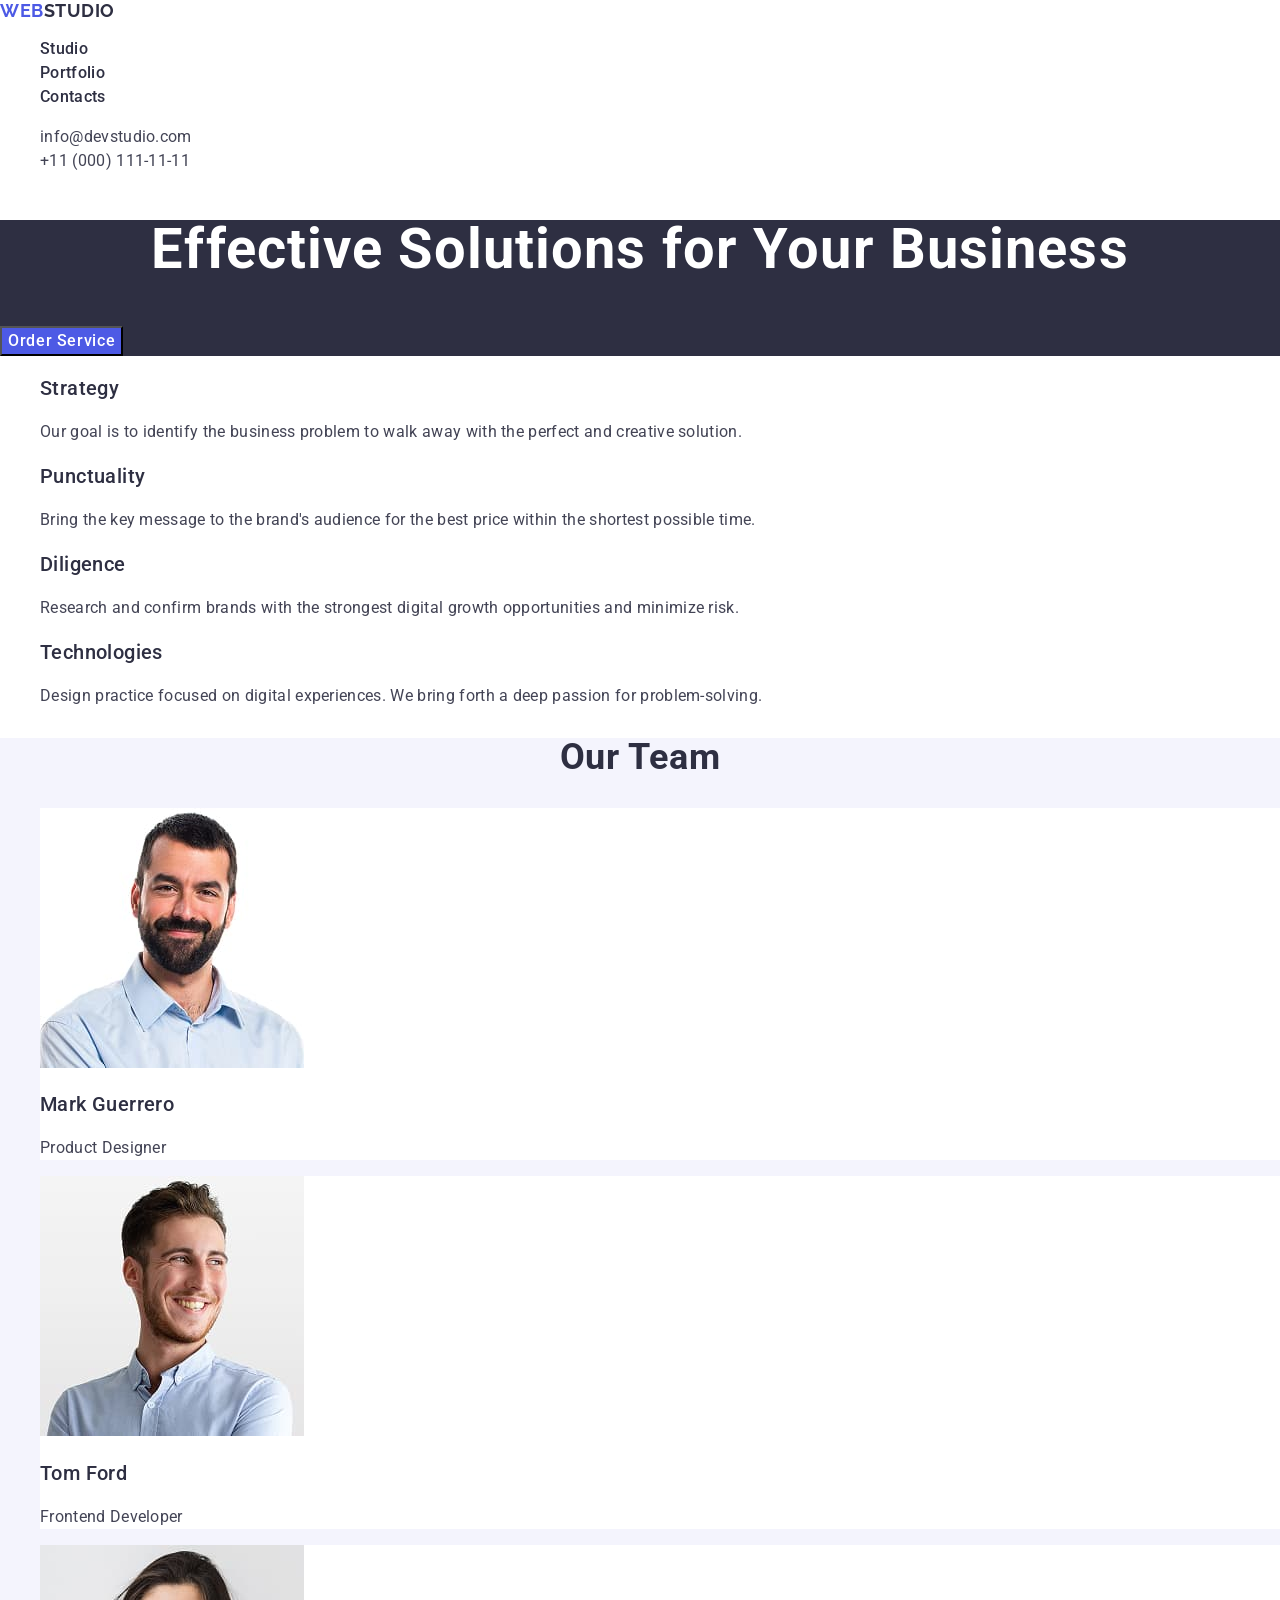
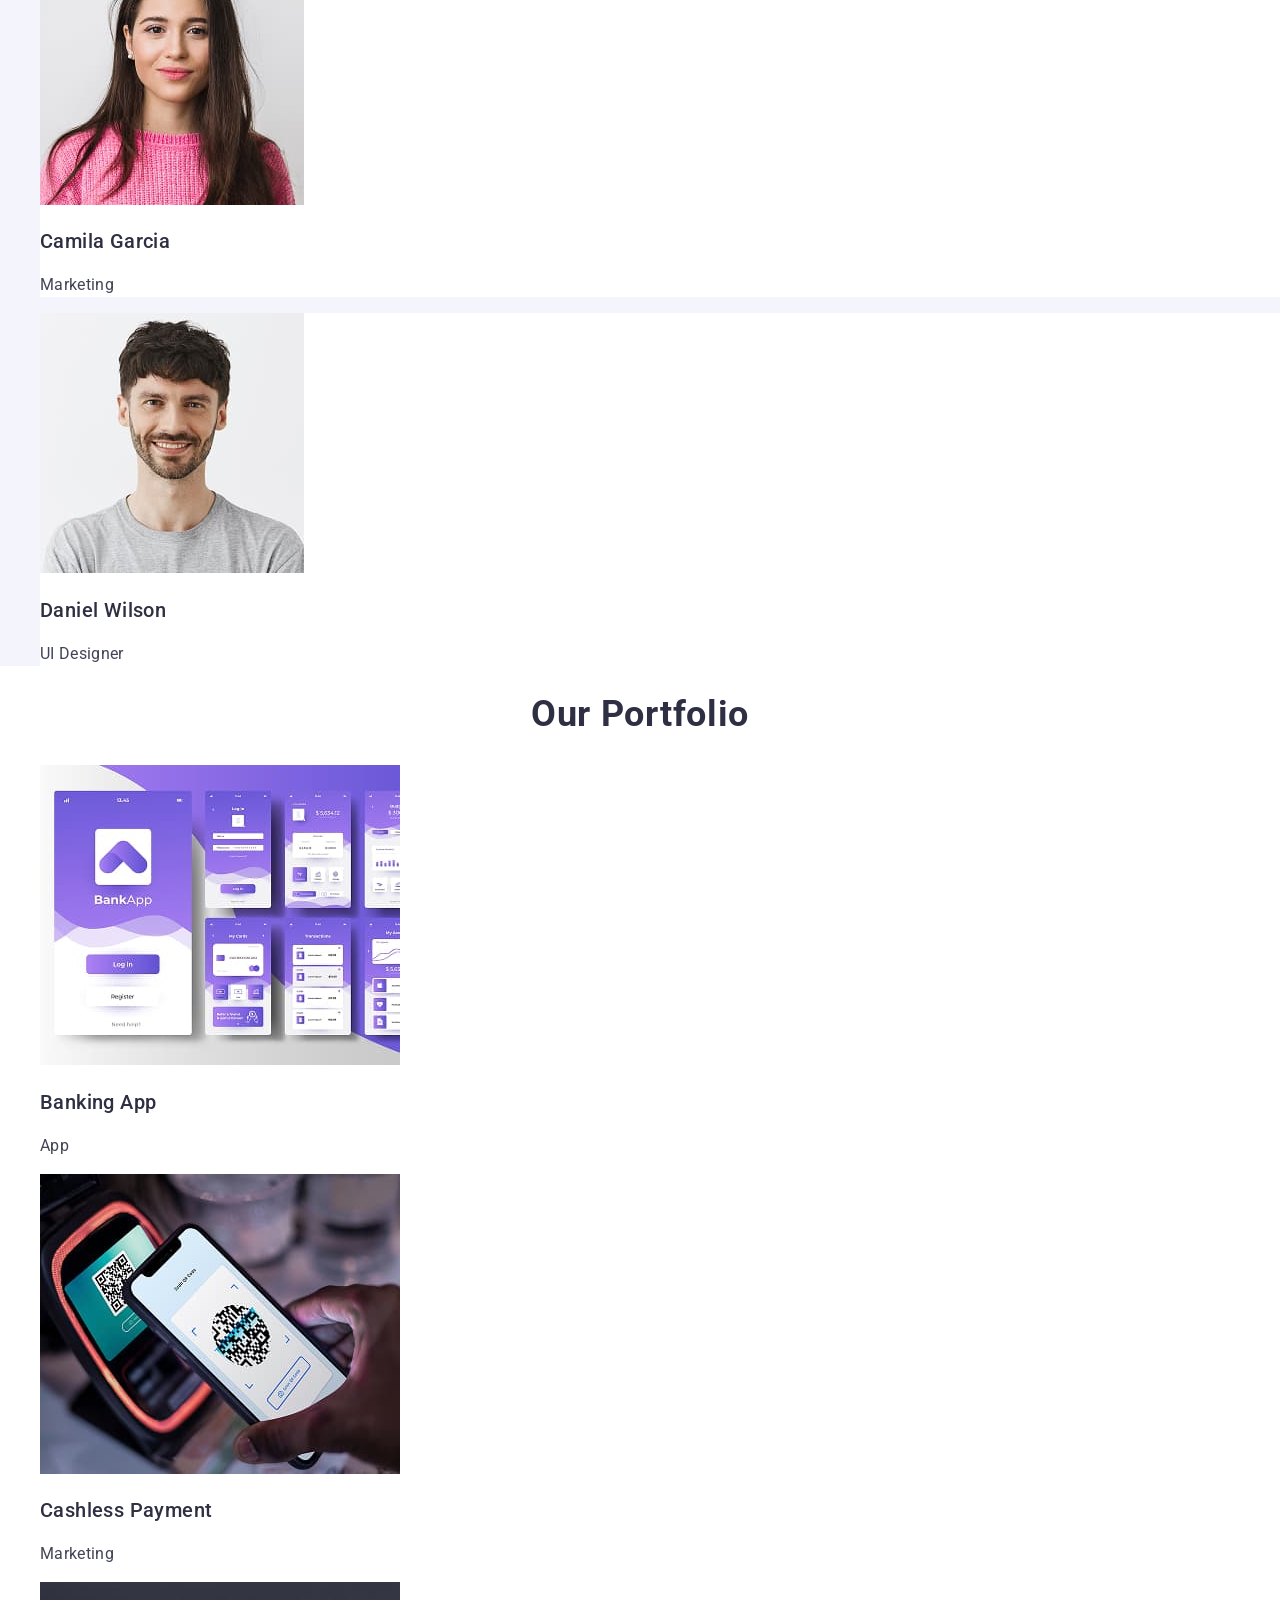
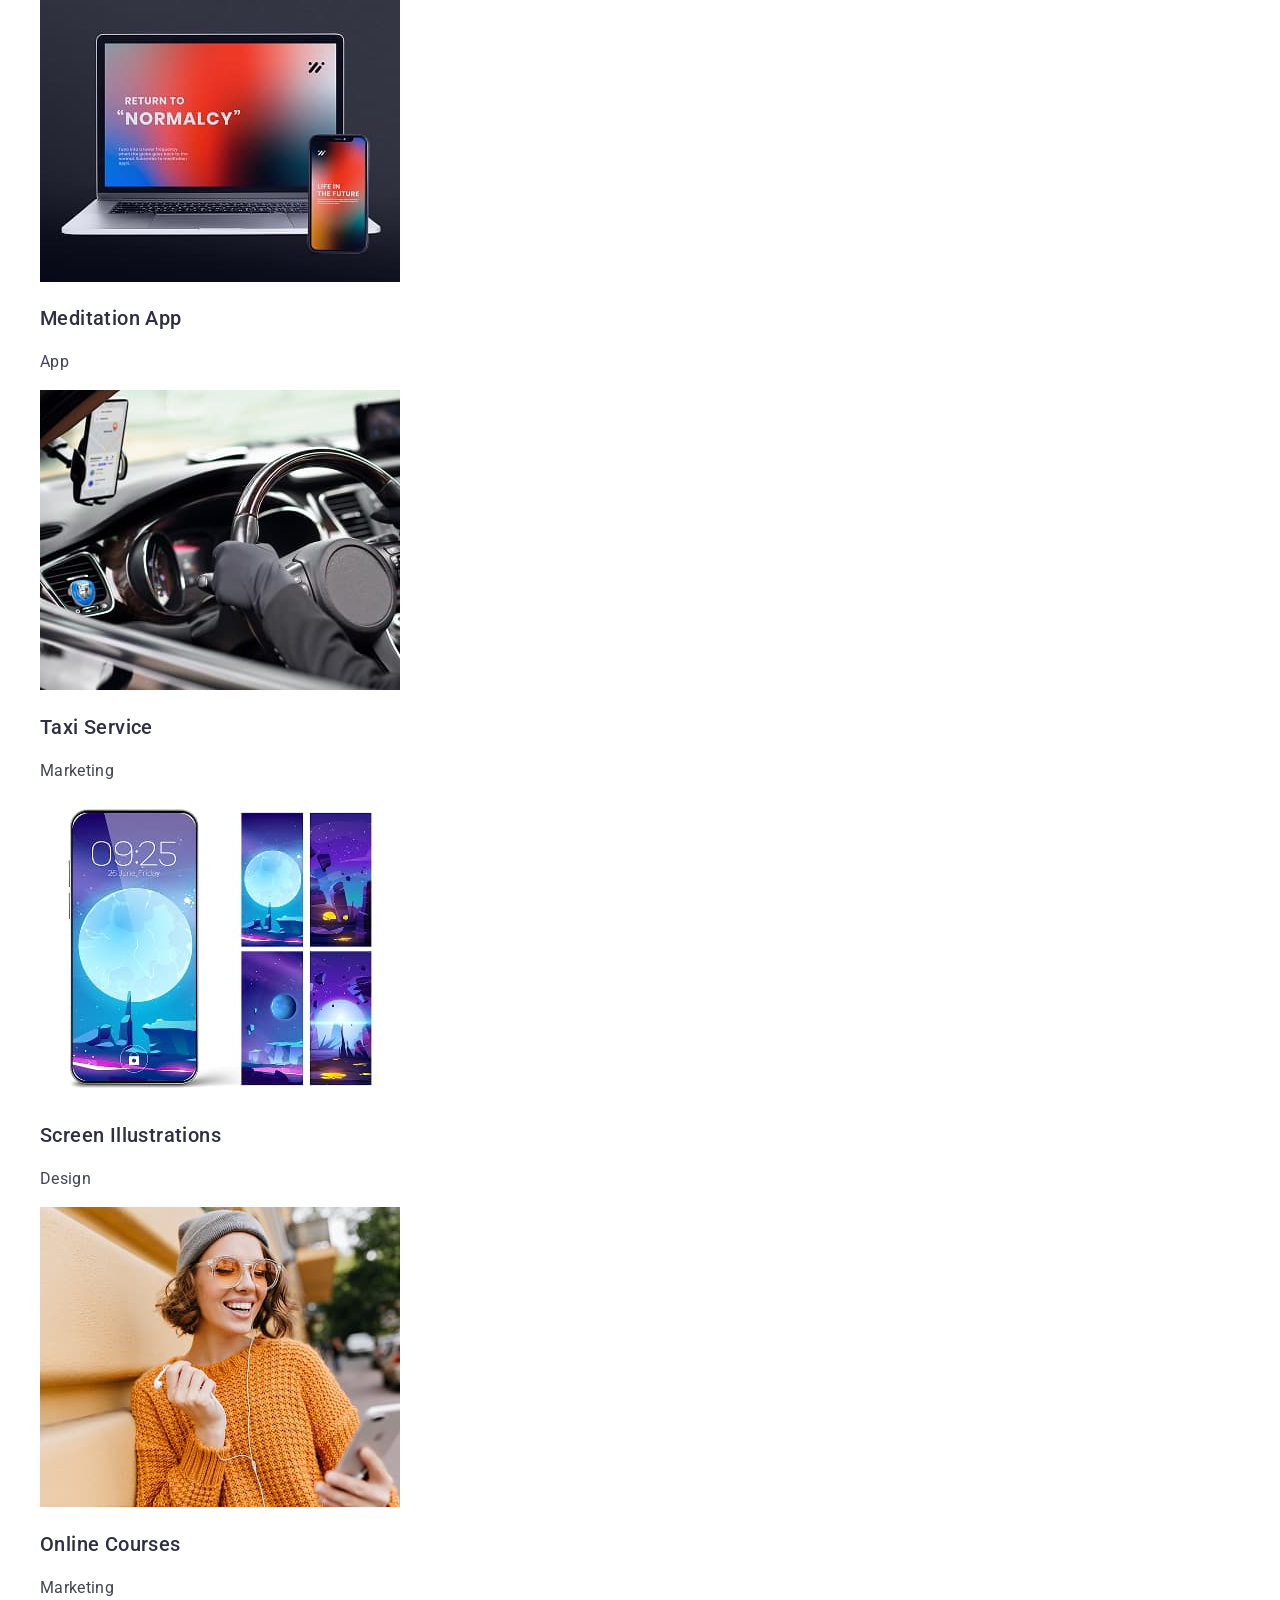
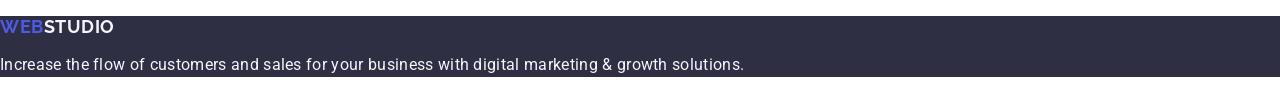
==== index.html @ 18629f01 "Initial files from goit-markup-hw-02" ====
<!DOCTYPE html>
<html lang="en">
  <head>
    <meta charset="UTF-8" />
    <meta name="viewport" content="width=device-width, initial-scale=1.0" />
    <link rel="preconnect" href="https://fonts.googleapis.com" />
    <link rel="preconnect" href="https://fonts.gstatic.com" crossorigin />
    <link
      href="https://fonts.googleapis.com/css2?family=Roboto:wght@400;500;700&display=swap&family=Raleway:wght@700&display=swap"
      rel="stylesheet"
    />
    <title>Homework-2</title>
    <link
      rel="stylesheet"
      href="https://cdnjs.cloudflare.com/ajax/libs/modern-normalize/3.0.1/modern-normalize.css"
      integrity="sha512-gnAN+RgTMylunXI7AMg+PtcUGpKZFkZJoFIkAWvdPFRrFJz3p2tx4+9xbjILRfN7CzoViMgS8vSf06fSQzWZjA=="
      crossorigin="anonymous"
      referrerpolicy="no-referrer"
    />
    <link rel="stylesheet" href="./css/styles.css" />
  </head>
  <body>
    <header class="header">
      <nav class="nav">
        <a class="logo" href="./index.html"
          >Web<span class="logo-accent">Studio</span></a
        >
        <ul class="nav-list">
          <li class="nav-item">
            <a class="nav-link" href="./index.html">Studio</a>
          </li>
          <li class="nav-item"><a class="nav-link" href="">Portfolio</a></li>
          <li class="nav-item"><a class="nav-link" href="">Contacts</a></li>
        </ul>
      </nav>
      <address class="address">
        <ul class="address-list">
          <li class="address-item">
            <a class="address-link" href="mailto:info@devstudio.com"
              >info@devstudio.com</a
            >
          </li>
          <li class="address-item">
            <a class="address-link" href="tel:+110001111111"
              >+11 (000) 111-11-11</a
            >
          </li>
        </ul>
      </address>
    </header>
    <main>
      <section class="hero-section">
        <h1 class="hero-title">Effective Solutions for Your Business</h1>
        <button class="hero-button" type="button">Order Service</button>
      </section>
      <section class="features">
        <h2 class="features-title" hidden>Features</h2>
        <ul class="features-list">
          <li class="features-item">
            <h3 class="features-item-title">Strategy</h3>
            <p class="features-item-text">
              Our goal is to identify the business problem to walk away with the
              perfect and creative solution.
            </p>
          </li>
          <li class="features-item">
            <h3 class="features-item-title">Punctuality</h3>
            <p class="features-item-text">
              Bring the key message to the brand's audience for the best price
              within the shortest possible time.
            </p>
          </li>
          <li class="features-item">
            <h3 class="features-item-title">Diligence</h3>
            <p class="features-item-text">
              Research and confirm brands with the strongest digital growth
              opportunities and minimize risk.
            </p>
          </li>
          <li class="features-item">
            <h3 class="features-item-title">Technologies</h3>
            <p class="features-item-text">
              Design practice focused on digital experiences. We bring forth a
              deep passion for problem-solving.
            </p>
          </li>
        </ul>
      </section>
      <section class="team-section">
        <h2 class="team-title">Our Team</h2>
        <ul class="team-list">
          <li class="team-item">
            <img src="./images/member-1.jpg" alt="Mark Guerrero" width="264" />
            <h3 class="team-item-title">Mark Guerrero</h3>
            <p class="team-item-text">Product Designer</p>
          </li>
          <li class="team-item">
            <img src="./images/member-2.jpg" alt="Tom Ford" width="264" />
            <h3 class="team-item-title">Tom Ford</h3>
            <p class="team-item-text">Frontend Developer</p>
          </li>
          <li class="team-item">
            <img src="./images/member-3.jpg" alt="Camila Garcia" width="264" />
            <h3 class="team-item-title">Camila Garcia</h3>
            <p class="team-item-text">Marketing</p>
          </li>
          <li class="team-item">
            <img src="./images/member-4.jpg" alt="Daniel Wilson" width="264" />
            <h3 class="team-item-title">Daniel Wilson</h3>
            <p class="team-item-text">UI Designer</p>
          </li>
        </ul>
      </section>
      <section class="portfolio-section">
        <h2 class="portfolio-title">Our Portfolio</h2>
        <ul class="portfolio-list">
          <li class="portfolio-item">
            <img
              src="./images/portfolio-1.jpg"
              alt="Presentation of Banking App layouts"
              width="360"
            />
            <h3 class="portfolio-item-title">Banking App</h3>
            <p class="portfolio-item-text">App</p>
          </li>
          <li class="portfolio-item">
            <img
              src="./images/portfolio-2.jpg"
              alt="Scanning QR code for Cashless Payment"
              width="360"
            />
            <h3 class="portfolio-item-title">Cashless Payment</h3>
            <p class="portfolio-item-text">Marketing</p>
          </li>
          <li class="portfolio-item">
            <img
              src="./images/portfolio-3.jpg"
              alt="Using gadgets for Meditation App"
              width="360"
            />
            <h3 class="portfolio-item-title">Meditation App</h3>
            <p class="portfolio-item-text">App</p>
          </li>
          <li>
            <img
              src="./images/portfolio-4.jpg"
              alt="A nice car with a driver that using a smartphone app"
              width="360"
            />
            <h3 class="portfolio-item-title">Taxi Service</h3>
            <p class="portfolio-item-text">Marketing</p>
          </li>
          <li class="portfolio-item">
            <img
              src="./images/portfolio-5.jpg"
              alt="A phone with a variety of beautiful screens"
              width="360"
            />
            <h3 class="portfolio-item-title">Screen Illustrations</h3>
            <p class="portfolio-item-text">Design</p>
          </li>
          <li class="portfolio-item">
            <img
              src="./images/portfolio-6.jpg"
              alt="A woman that looks at a smartphone"
              width="360"
            />
            <h3 class="portfolio-item-title">Online Courses</h3>
            <p class="portfolio-item-text">Marketing</p>
          </li>
        </ul>
      </section>
    </main>
    <footer class="footer">
      <a class="logo" href="./index.html"
        >Web<span class="logo-accent">Studio</span></a
      >
      <p class="footer-text">
        Increase the flow of customers and sales for your business with digital
        marketing & growth solutions.
      </p>
    </footer>
  </body>
</html>
---- css/styles.css ----
body {
  font-family: "Roboto", sans-serif;
  color: #434455;
  background-color: #fff;
}

h2,
h3 {
  color: #2e2f42;
}

h2 {
  font-size: 36px;
  line-height: 1.11;
  letter-spacing: 0.02em;
  text-transform: capitalize;
  text-align: center;
}

h3 {
  font-weight: 500;
  font-size: 20px;
  line-height: 1.2;
  letter-spacing: 0.02em;
}

p {
  font-size: 16px;
  line-height: 1.5;
  letter-spacing: 0.02em;
}

a {
  text-decoration: none;
}

ul {
  list-style: none;
}

.hero-button {
  font-weight: 500;
  font-size: 16px;
  line-height: 1.5;
  letter-spacing: 0.04em;
  background-color: #4d5ae5;
  color: #fff;
  cursor: pointer;
}

.hero-button:hover,
.hero-button:focus {
  background-color: #404bbf;
}

.logo {
  font-family: "Raleway", sans-serif;
  font-weight: 700;
  font-size: 18px;
  line-height: 1.17;
  letter-spacing: 0.03em;
  color: #4d5ae5;
  text-transform: uppercase;
}

.header .logo-accent {
  color: #2e2f42;
}

.nav-link {
  font-weight: 500;
  font-size: 16px;
  line-height: 1.5;
  letter-spacing: 0.02em;
  color: #2e2f42;
}

.nav-link:hover,
.nav-link:focus {
  color: #404bbf;
}

.nav-link:active {
  color: #404bbf;
}

.address {
  font-style: normal;
}

.address-link {
  font-size: 16px;
  line-height: 1.5;
  letter-spacing: 0.02em;
  color: #434455;
}

.address-link:hover,
.address-link:focus {
  color: #404bbf;
}

.hero-section {
  background-color: #2e2f42;
}

.hero-title {
  font-size: 56px;
  line-height: 1.07;
  letter-spacing: 0.02em;
  color: #fff;
  text-align: center;
}

.team-section {
  background-color: #f4f4fd;
}

.team-item {
  background-color: #fff;
}

.footer .logo-accent {
  color: #f4f4fd;
}

.footer {
  background-color: #2e2f42;
}

.footer-text {
  font-size: 16px;
  line-height: 1.5;
  color: #f4f4fd;
}
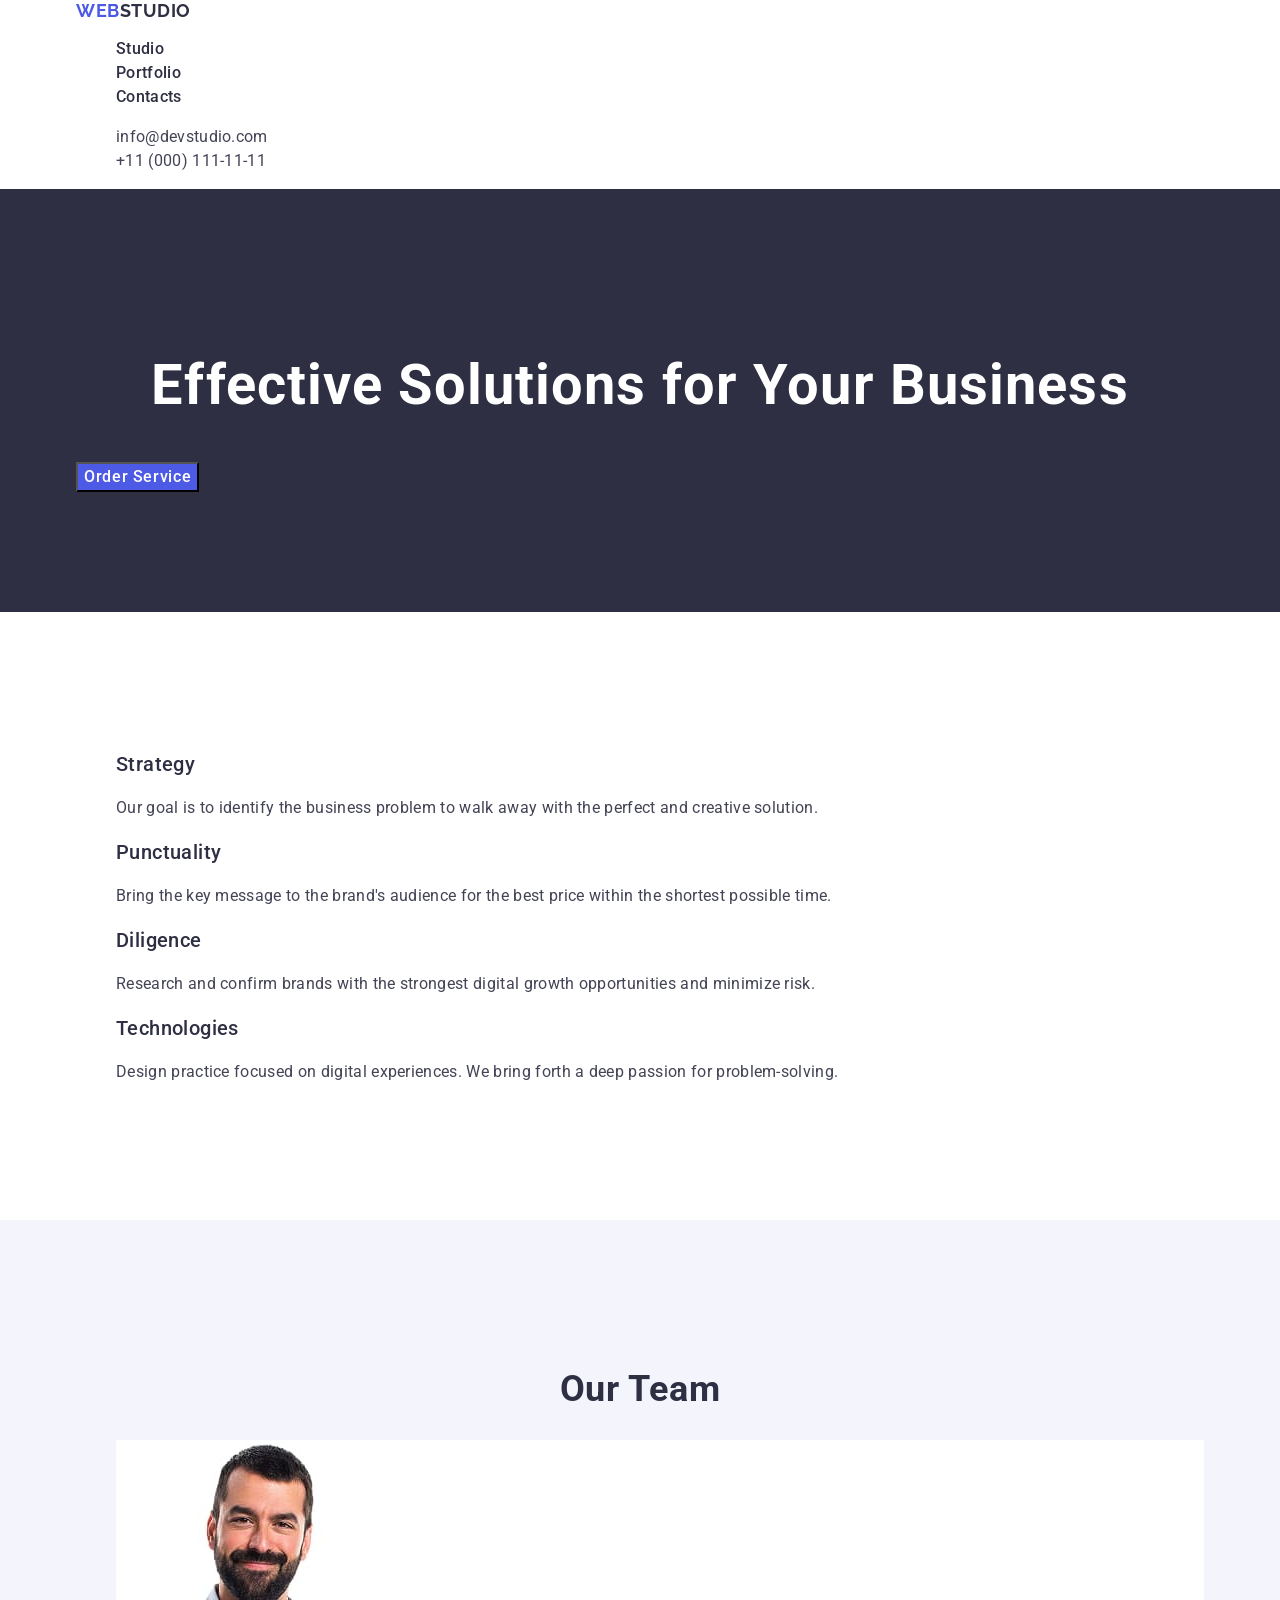
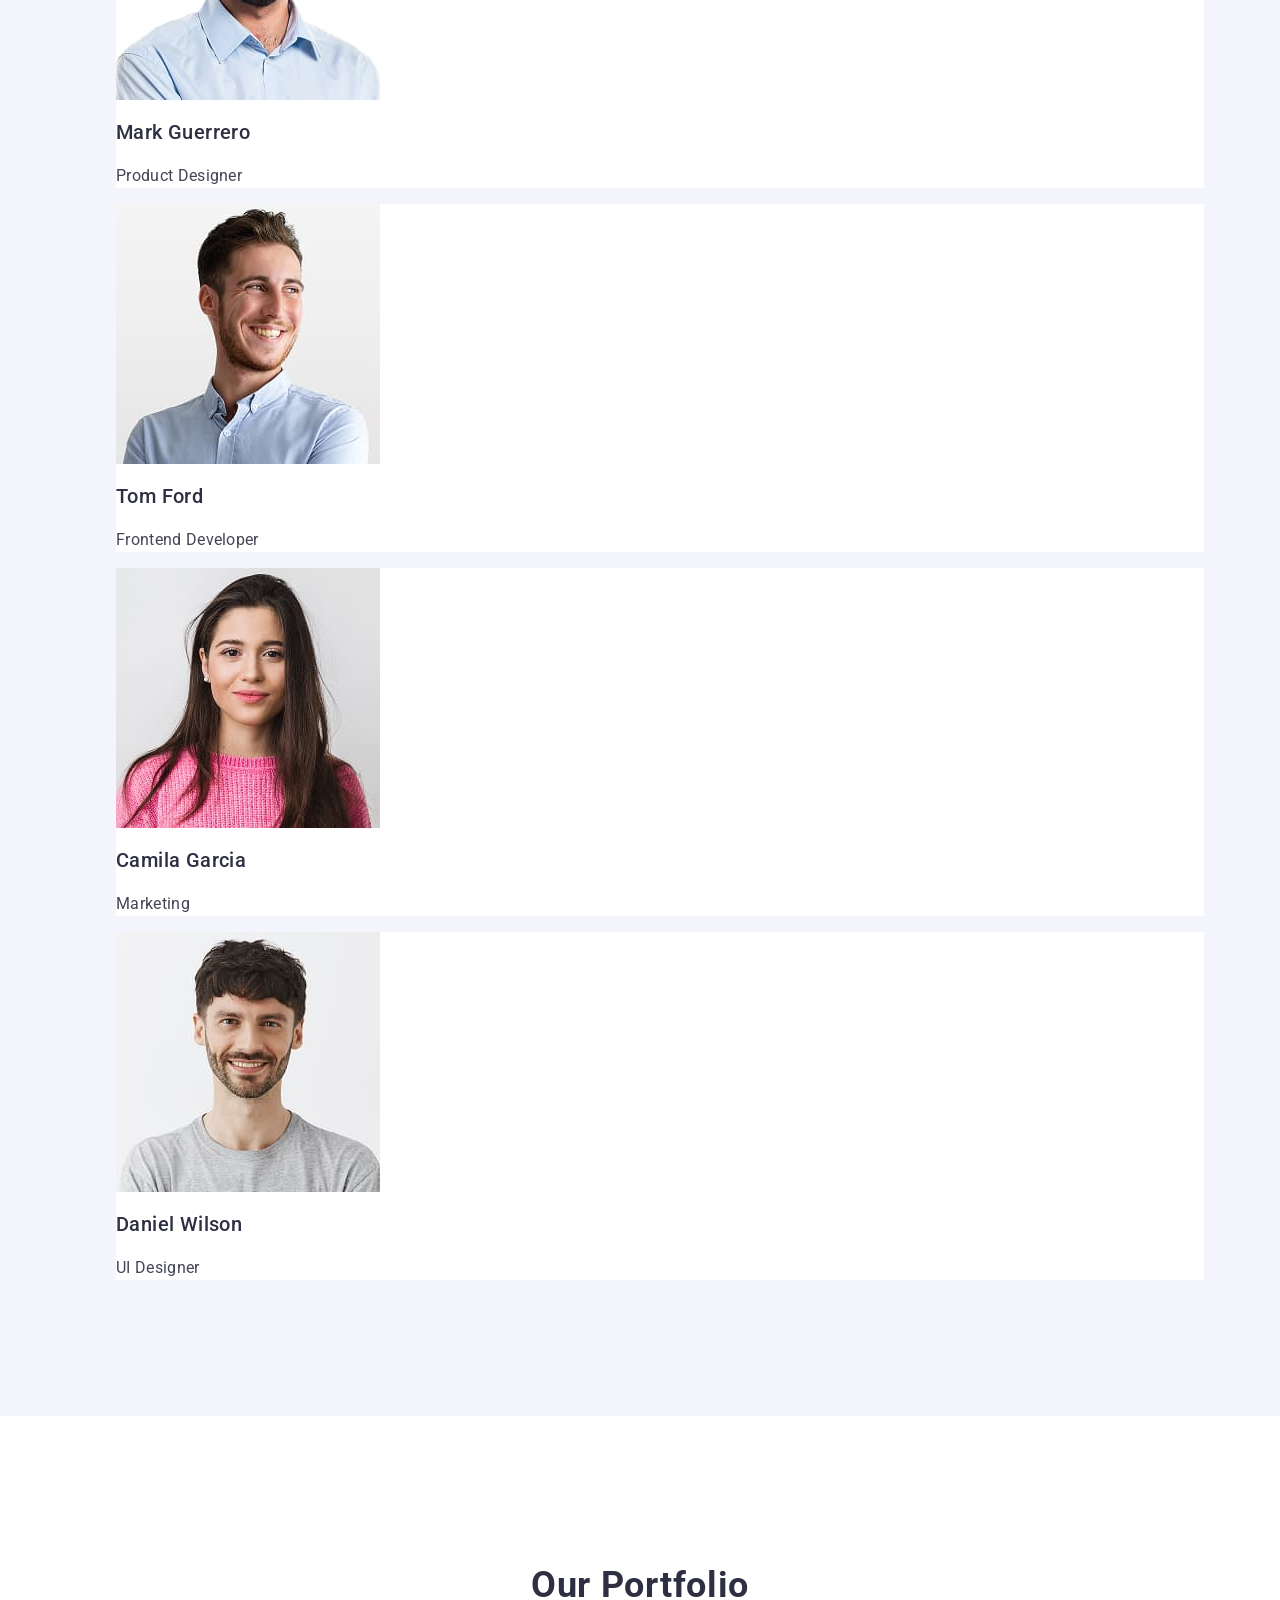
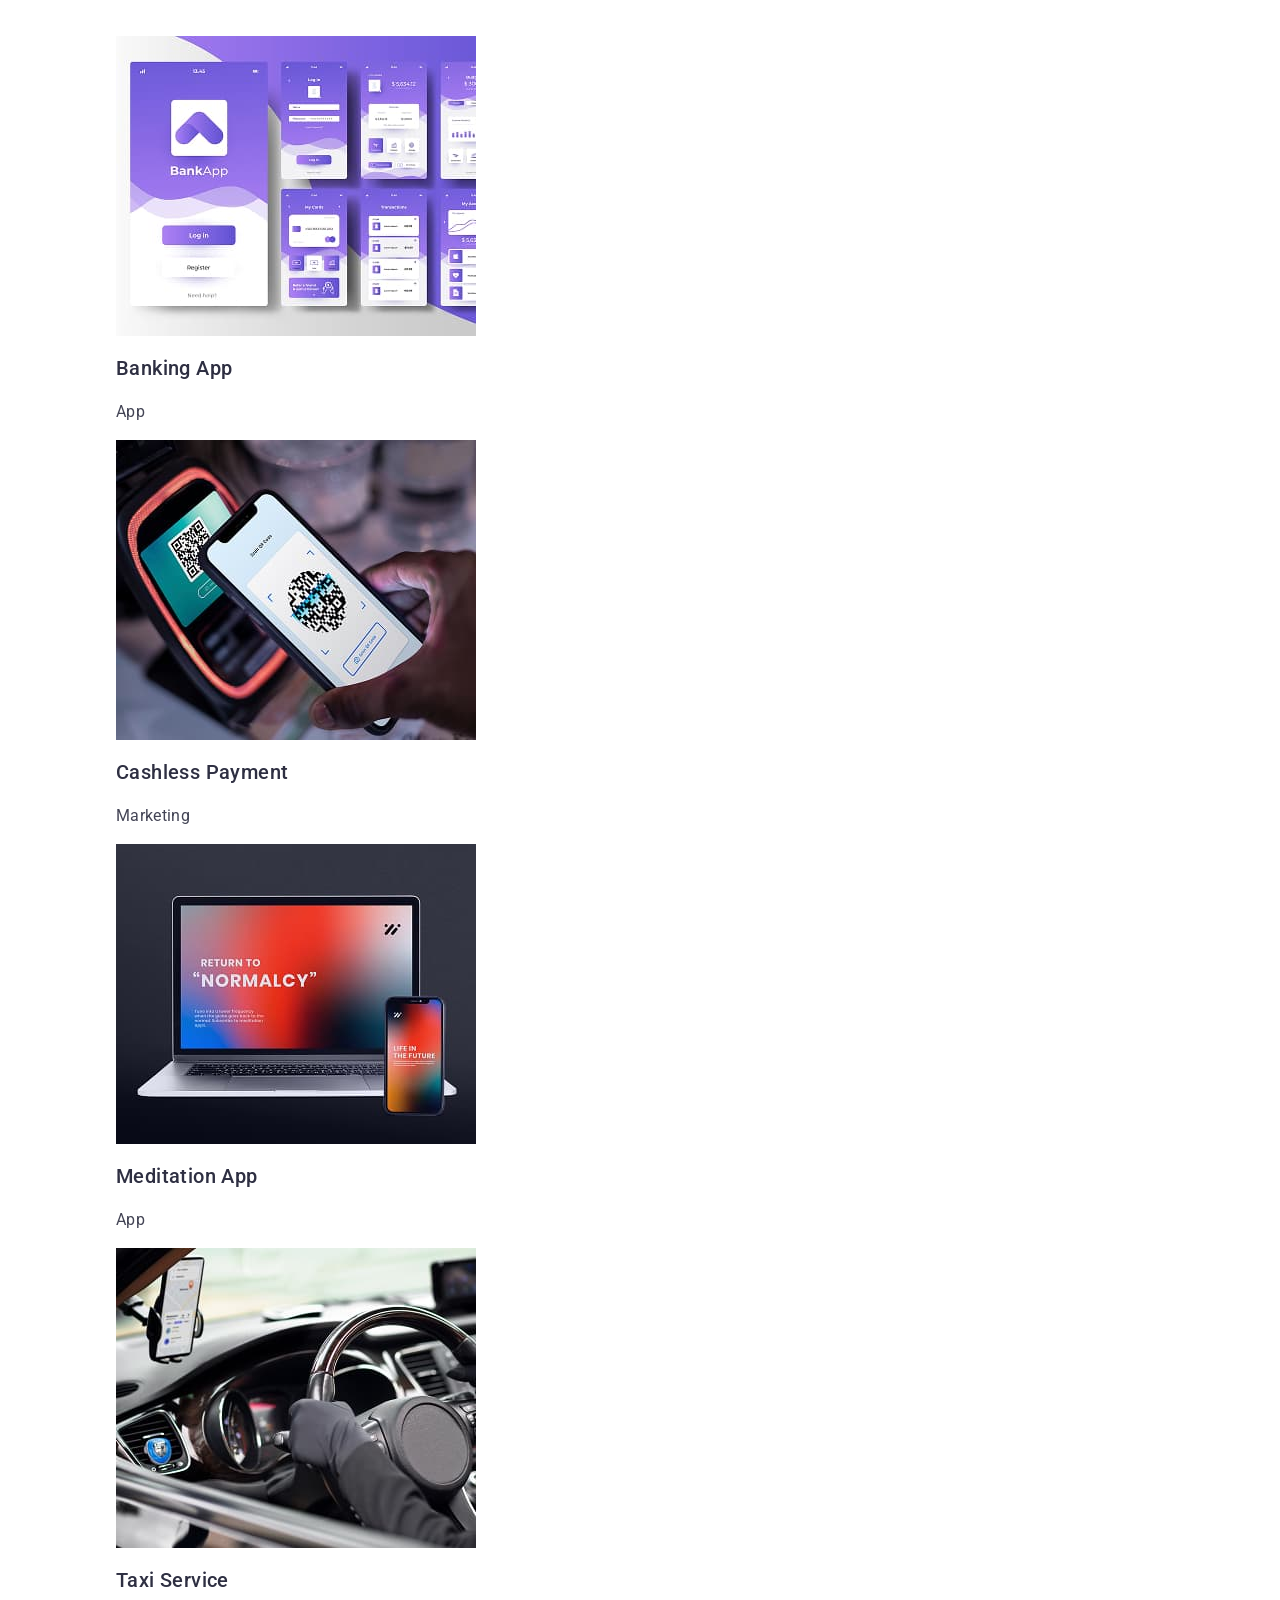
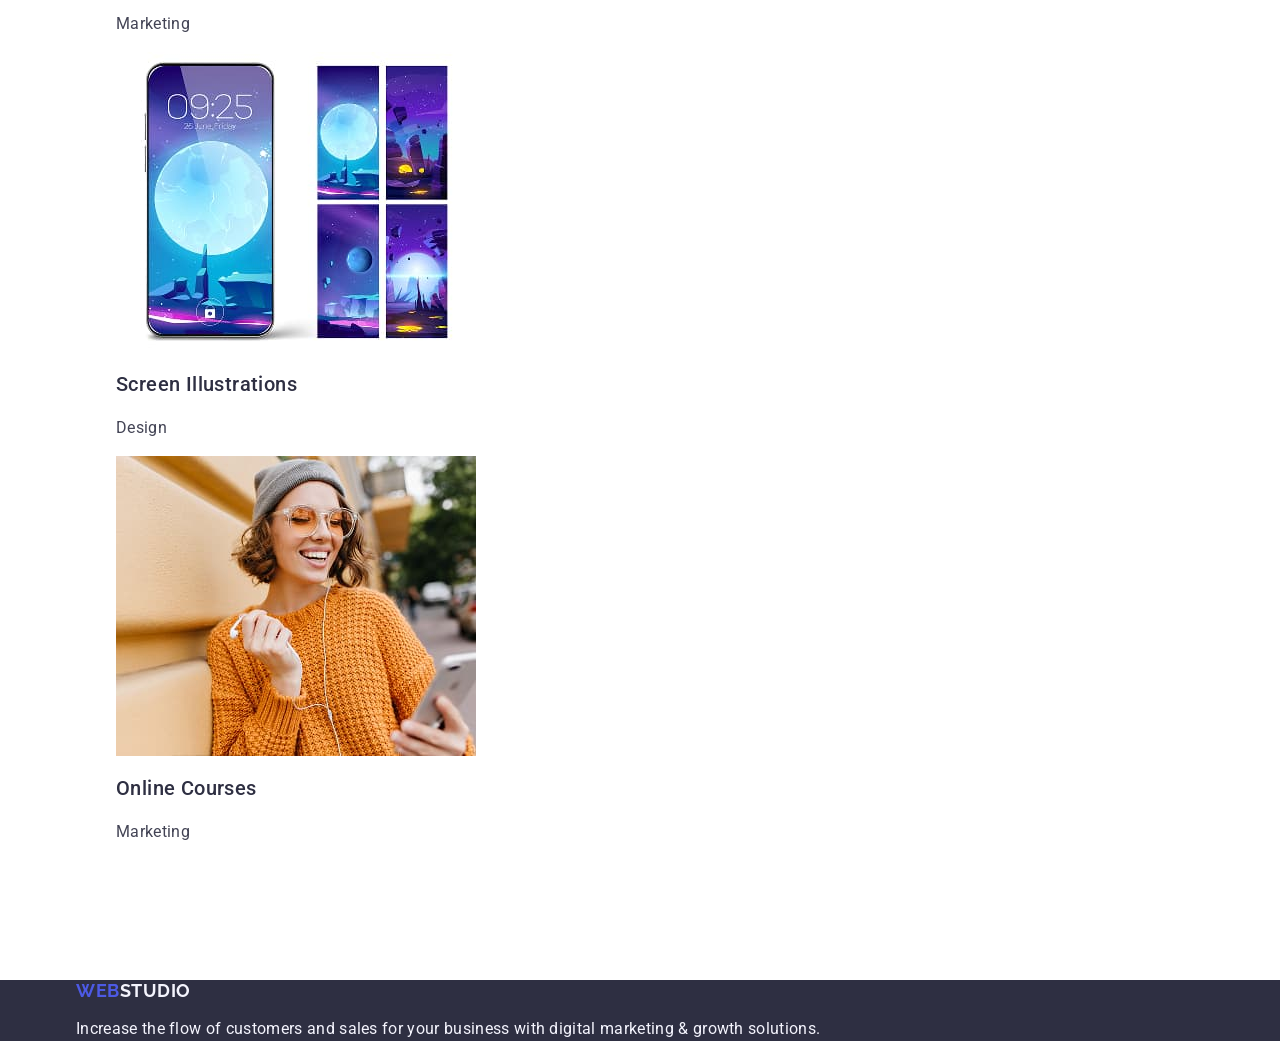
==== commit 06c07703: "Add patern .visually-hidden" ====
--- a/index.html
+++ b/index.html
@@ -21,164 +21,188 @@
   </head>
   <body>
     <header class="header">
-      <nav class="nav">
+      <div class="container header-container">
+        <nav class="nav">
+          <a class="logo" href="./index.html"
+            >Web<span class="logo-accent">Studio</span></a
+          >
+          <ul class="nav-list">
+            <li class="nav-item">
+              <a class="nav-link" href="./index.html">Studio</a>
+            </li>
+            <li class="nav-item"><a class="nav-link" href="">Portfolio</a></li>
+            <li class="nav-item"><a class="nav-link" href="">Contacts</a></li>
+          </ul>
+        </nav>
+        <address class="address">
+          <ul class="address-list">
+            <li class="address-item">
+              <a class="address-link" href="mailto:info@devstudio.com"
+                >info@devstudio.com</a
+              >
+            </li>
+            <li class="address-item">
+              <a class="address-link" href="tel:+110001111111"
+                >+11 (000) 111-11-11</a
+              >
+            </li>
+          </ul>
+        </address>
+      </div>
+    </header>
+    <main>
+      <section class="section hero-section">
+        <div class="container hero-container">
+          <h1 class="hero-title">Effective Solutions for Your Business</h1>
+          <button class="hero-button" type="button">Order Service</button>
+        </div>
+      </section>
+      <section class="section features-section">
+        <div class="container features-container">
+          <h2 class="features-title visually-hidden">Features</h2>
+          <ul class="features-list">
+            <li class="features-item">
+              <h3 class="features-item-title">Strategy</h3>
+              <p class="features-item-text">
+                Our goal is to identify the business problem to walk away with
+                the perfect and creative solution.
+              </p>
+            </li>
+            <li class="features-item">
+              <h3 class="features-item-title">Punctuality</h3>
+              <p class="features-item-text">
+                Bring the key message to the brand's audience for the best price
+                within the shortest possible time.
+              </p>
+            </li>
+            <li class="features-item">
+              <h3 class="features-item-title">Diligence</h3>
+              <p class="features-item-text">
+                Research and confirm brands with the strongest digital growth
+                opportunities and minimize risk.
+              </p>
+            </li>
+            <li class="features-item">
+              <h3 class="features-item-title">Technologies</h3>
+              <p class="features-item-text">
+                Design practice focused on digital experiences. We bring forth a
+                deep passion for problem-solving.
+              </p>
+            </li>
+          </ul>
+        </div>
+      </section>
+      <section class="section team-section">
+        <div class="container team-container">
+          <h2 class="team-title">Our Team</h2>
+          <ul class="team-list">
+            <li class="team-item">
+              <img
+                src="./images/member-1.jpg"
+                alt="Mark Guerrero"
+                width="264"
+              />
+              <h3 class="team-item-title">Mark Guerrero</h3>
+              <p class="team-item-text">Product Designer</p>
+            </li>
+            <li class="team-item">
+              <img src="./images/member-2.jpg" alt="Tom Ford" width="264" />
+              <h3 class="team-item-title">Tom Ford</h3>
+              <p class="team-item-text">Frontend Developer</p>
+            </li>
+            <li class="team-item">
+              <img
+                src="./images/member-3.jpg"
+                alt="Camila Garcia"
+                width="264"
+              />
+              <h3 class="team-item-title">Camila Garcia</h3>
+              <p class="team-item-text">Marketing</p>
+            </li>
+            <li class="team-item">
+              <img
+                src="./images/member-4.jpg"
+                alt="Daniel Wilson"
+                width="264"
+              />
+              <h3 class="team-item-title">Daniel Wilson</h3>
+              <p class="team-item-text">UI Designer</p>
+            </li>
+          </ul>
+        </div>
+      </section>
+      <section class="section portfolio-section">
+        <div class="container portfolio-container">
+          <h2 class="portfolio-title">Our Portfolio</h2>
+          <ul class="portfolio-list">
+            <li class="portfolio-item">
+              <img
+                src="./images/portfolio-1.jpg"
+                alt="Presentation of Banking App layouts"
+                width="360"
+              />
+              <h3 class="portfolio-item-title">Banking App</h3>
+              <p class="portfolio-item-text">App</p>
+            </li>
+            <li class="portfolio-item">
+              <img
+                src="./images/portfolio-2.jpg"
+                alt="Scanning QR code for Cashless Payment"
+                width="360"
+              />
+              <h3 class="portfolio-item-title">Cashless Payment</h3>
+              <p class="portfolio-item-text">Marketing</p>
+            </li>
+            <li class="portfolio-item">
+              <img
+                src="./images/portfolio-3.jpg"
+                alt="Using gadgets for Meditation App"
+                width="360"
+              />
+              <h3 class="portfolio-item-title">Meditation App</h3>
+              <p class="portfolio-item-text">App</p>
+            </li>
+            <li>
+              <img
+                src="./images/portfolio-4.jpg"
+                alt="A nice car with a driver that using a smartphone app"
+                width="360"
+              />
+              <h3 class="portfolio-item-title">Taxi Service</h3>
+              <p class="portfolio-item-text">Marketing</p>
+            </li>
+            <li class="portfolio-item">
+              <img
+                src="./images/portfolio-5.jpg"
+                alt="A phone with a variety of beautiful screens"
+                width="360"
+              />
+              <h3 class="portfolio-item-title">Screen Illustrations</h3>
+              <p class="portfolio-item-text">Design</p>
+            </li>
+            <li class="portfolio-item">
+              <img
+                src="./images/portfolio-6.jpg"
+                alt="A woman that looks at a smartphone"
+                width="360"
+              />
+              <h3 class="portfolio-item-title">Online Courses</h3>
+              <p class="portfolio-item-text">Marketing</p>
+            </li>
+          </ul>
+        </div>
+      </section>
+    </main>
+    <footer class="footer">
+      <div class="container footer-container">
         <a class="logo" href="./index.html"
           >Web<span class="logo-accent">Studio</span></a
         >
-        <ul class="nav-list">
-          <li class="nav-item">
-            <a class="nav-link" href="./index.html">Studio</a>
-          </li>
-          <li class="nav-item"><a class="nav-link" href="">Portfolio</a></li>
-          <li class="nav-item"><a class="nav-link" href="">Contacts</a></li>
-        </ul>
-      </nav>
-      <address class="address">
-        <ul class="address-list">
-          <li class="address-item">
-            <a class="address-link" href="mailto:info@devstudio.com"
-              >info@devstudio.com</a
-            >
-          </li>
-          <li class="address-item">
-            <a class="address-link" href="tel:+110001111111"
-              >+11 (000) 111-11-11</a
-            >
-          </li>
-        </ul>
-      </address>
-    </header>
-    <main>
-      <section class="hero-section">
-        <h1 class="hero-title">Effective Solutions for Your Business</h1>
-        <button class="hero-button" type="button">Order Service</button>
-      </section>
-      <section class="features">
-        <h2 class="features-title" hidden>Features</h2>
-        <ul class="features-list">
-          <li class="features-item">
-            <h3 class="features-item-title">Strategy</h3>
-            <p class="features-item-text">
-              Our goal is to identify the business problem to walk away with the
-              perfect and creative solution.
-            </p>
-          </li>
-          <li class="features-item">
-            <h3 class="features-item-title">Punctuality</h3>
-            <p class="features-item-text">
-              Bring the key message to the brand's audience for the best price
-              within the shortest possible time.
-            </p>
-          </li>
-          <li class="features-item">
-            <h3 class="features-item-title">Diligence</h3>
-            <p class="features-item-text">
-              Research and confirm brands with the strongest digital growth
-              opportunities and minimize risk.
-            </p>
-          </li>
-          <li class="features-item">
-            <h3 class="features-item-title">Technologies</h3>
-            <p class="features-item-text">
-              Design practice focused on digital experiences. We bring forth a
-              deep passion for problem-solving.
-            </p>
-          </li>
-        </ul>
-      </section>
-      <section class="team-section">
-        <h2 class="team-title">Our Team</h2>
-        <ul class="team-list">
-          <li class="team-item">
-            <img src="./images/member-1.jpg" alt="Mark Guerrero" width="264" />
-            <h3 class="team-item-title">Mark Guerrero</h3>
-            <p class="team-item-text">Product Designer</p>
-          </li>
-          <li class="team-item">
-            <img src="./images/member-2.jpg" alt="Tom Ford" width="264" />
-            <h3 class="team-item-title">Tom Ford</h3>
-            <p class="team-item-text">Frontend Developer</p>
-          </li>
-          <li class="team-item">
-            <img src="./images/member-3.jpg" alt="Camila Garcia" width="264" />
-            <h3 class="team-item-title">Camila Garcia</h3>
-            <p class="team-item-text">Marketing</p>
-          </li>
-          <li class="team-item">
-            <img src="./images/member-4.jpg" alt="Daniel Wilson" width="264" />
-            <h3 class="team-item-title">Daniel Wilson</h3>
-            <p class="team-item-text">UI Designer</p>
-          </li>
-        </ul>
-      </section>
-      <section class="portfolio-section">
-        <h2 class="portfolio-title">Our Portfolio</h2>
-        <ul class="portfolio-list">
-          <li class="portfolio-item">
-            <img
-              src="./images/portfolio-1.jpg"
-              alt="Presentation of Banking App layouts"
-              width="360"
-            />
-            <h3 class="portfolio-item-title">Banking App</h3>
-            <p class="portfolio-item-text">App</p>
-          </li>
-          <li class="portfolio-item">
-            <img
-              src="./images/portfolio-2.jpg"
-              alt="Scanning QR code for Cashless Payment"
-              width="360"
-            />
-            <h3 class="portfolio-item-title">Cashless Payment</h3>
-            <p class="portfolio-item-text">Marketing</p>
-          </li>
-          <li class="portfolio-item">
-            <img
-              src="./images/portfolio-3.jpg"
-              alt="Using gadgets for Meditation App"
-              width="360"
-            />
-            <h3 class="portfolio-item-title">Meditation App</h3>
-            <p class="portfolio-item-text">App</p>
-          </li>
-          <li>
-            <img
-              src="./images/portfolio-4.jpg"
-              alt="A nice car with a driver that using a smartphone app"
-              width="360"
-            />
-            <h3 class="portfolio-item-title">Taxi Service</h3>
-            <p class="portfolio-item-text">Marketing</p>
-          </li>
-          <li class="portfolio-item">
-            <img
-              src="./images/portfolio-5.jpg"
-              alt="A phone with a variety of beautiful screens"
-              width="360"
-            />
-            <h3 class="portfolio-item-title">Screen Illustrations</h3>
-            <p class="portfolio-item-text">Design</p>
-          </li>
-          <li class="portfolio-item">
-            <img
-              src="./images/portfolio-6.jpg"
-              alt="A woman that looks at a smartphone"
-              width="360"
-            />
-            <h3 class="portfolio-item-title">Online Courses</h3>
-            <p class="portfolio-item-text">Marketing</p>
-          </li>
-        </ul>
-      </section>
-    </main>
-    <footer class="footer">
-      <a class="logo" href="./index.html"
-        >Web<span class="logo-accent">Studio</span></a
-      >
-      <p class="footer-text">
-        Increase the flow of customers and sales for your business with digital
-        marketing & growth solutions.
-      </p>
+        <p class="footer-text">
+          Increase the flow of customers and sales for your business with
+          digital marketing & growth solutions.
+        </p>
+      </div>
     </footer>
   </body>
 </html>
--- a/css/styles.css
+++ b/css/styles.css
@@ -36,6 +36,23 @@
 
 ul {
   list-style: none;
+}
+
+img {
+  display: block;
+  max-width: 100%;
+}
+
+.section {
+  padding-top: 120px;
+  padding-bottom: 120px;
+}
+
+.container {
+  max-width: 1158px;
+  margin: 0 auto;
+  padding-left: 15px;
+  padding-right: 15px;
 }
 
 .hero-button {
@@ -112,6 +129,19 @@
   text-align: center;
 }
 
+.visually-hidden {
+  position: absolute;
+  width: 1px;
+  height: 1px;
+  margin: -1px;
+  border: 0;
+  padding: 0;
+  white-space: nowrap;
+  clip-path: inset(100%);
+  clip: rect(0 0 0 0);
+  overflow: hidden;
+}
+
 .team-section {
   background-color: #f4f4fd;
 }
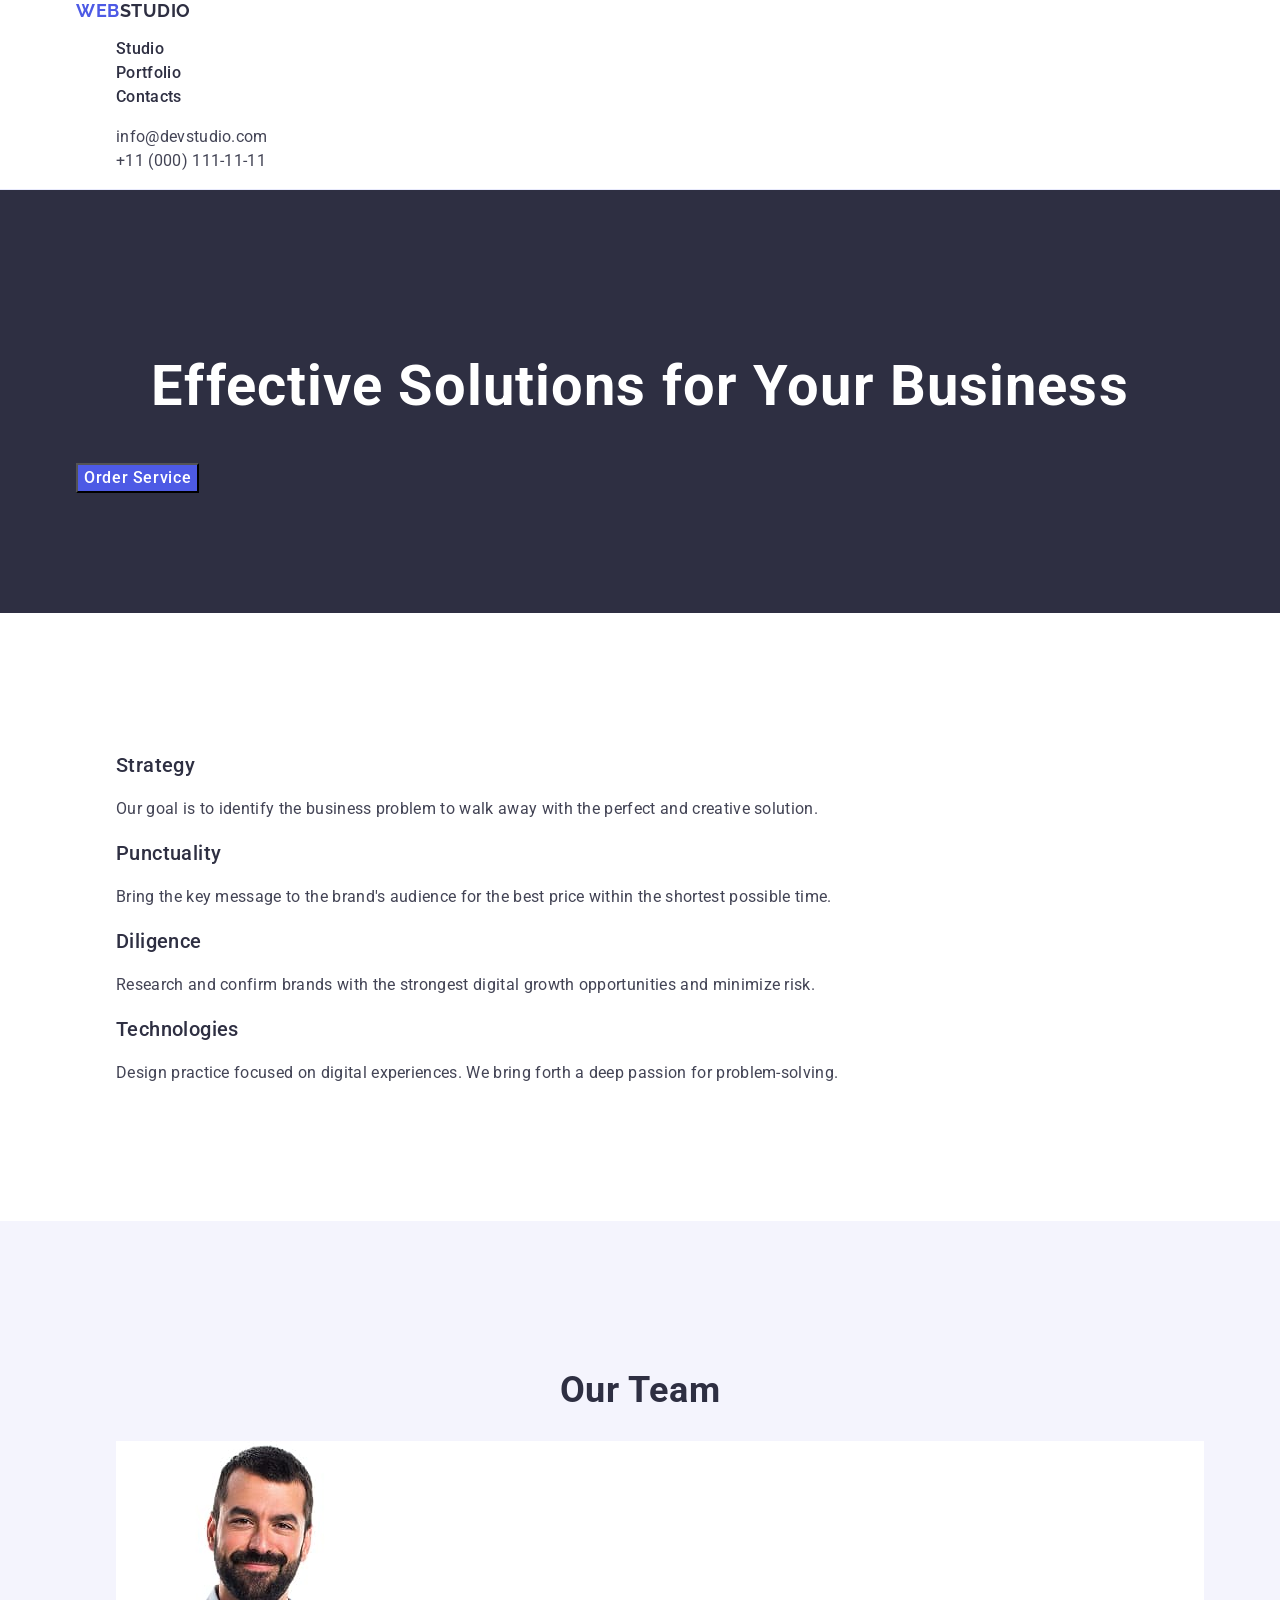
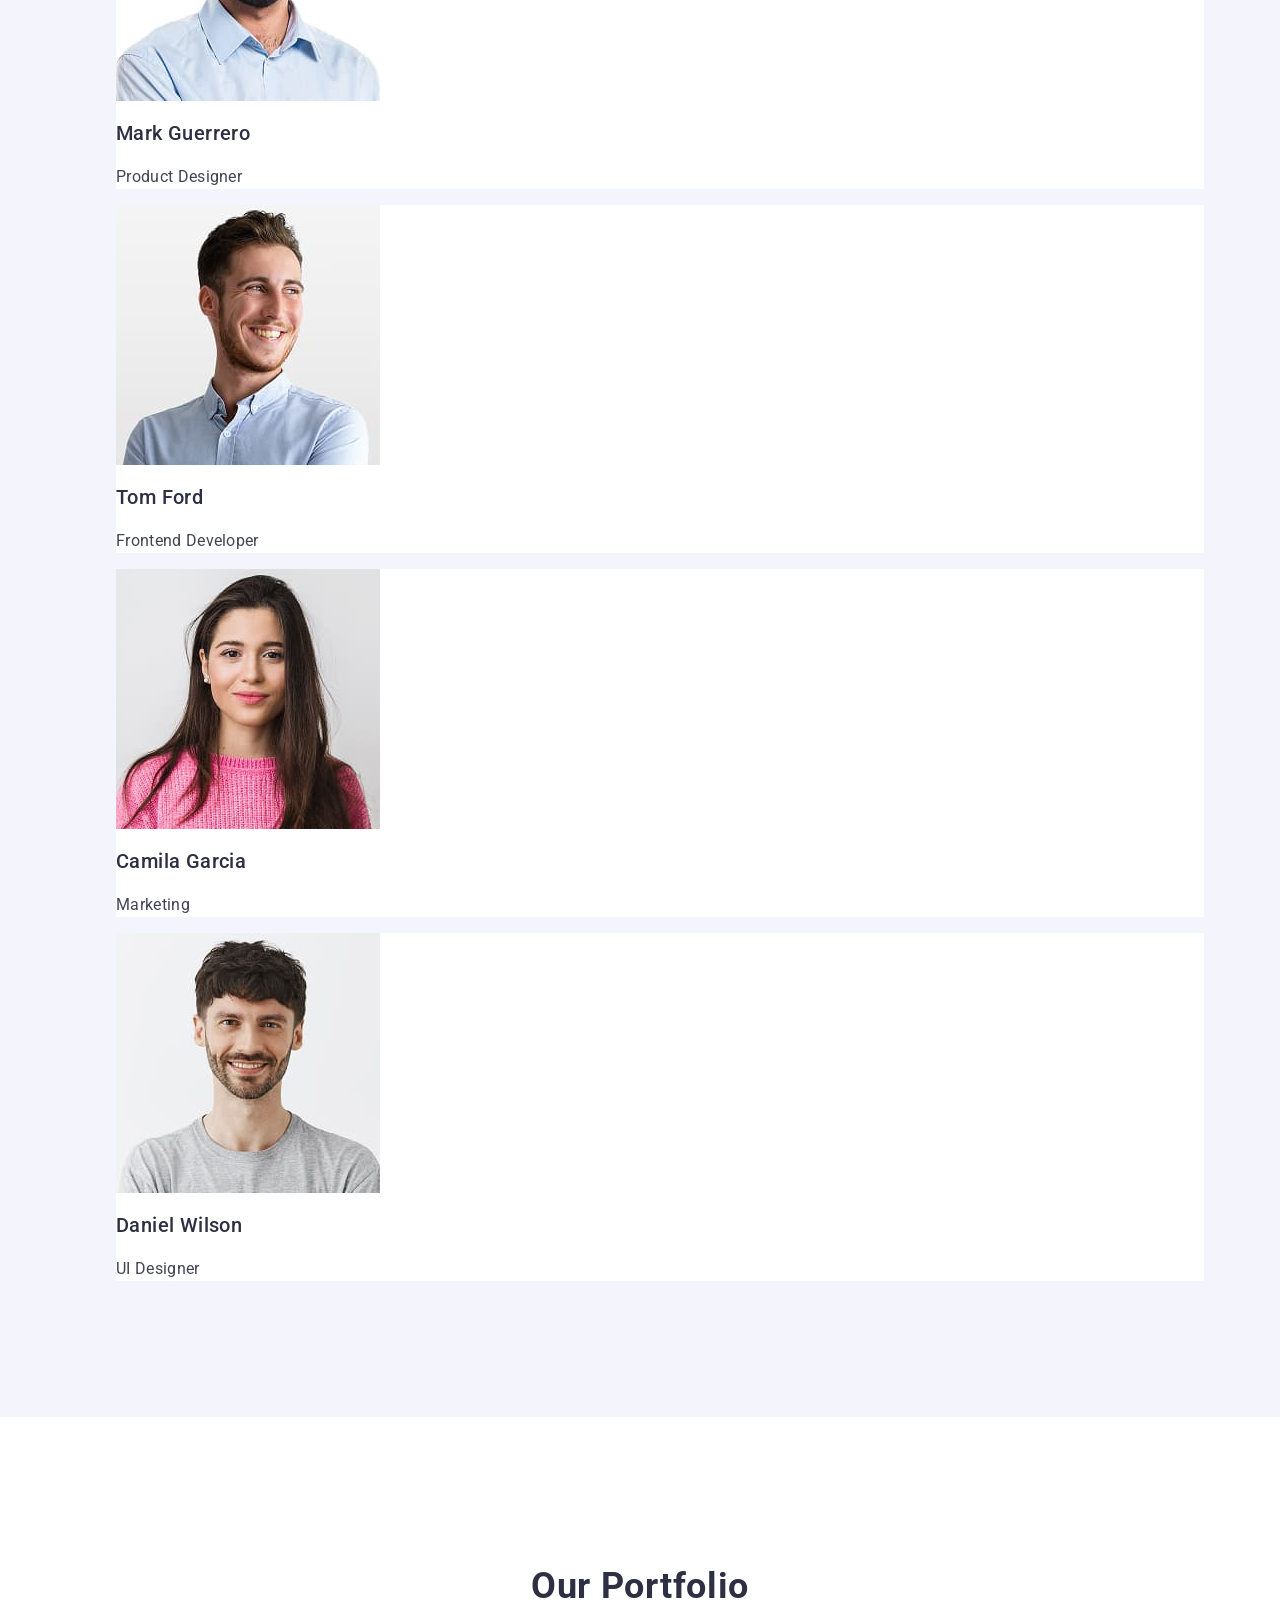
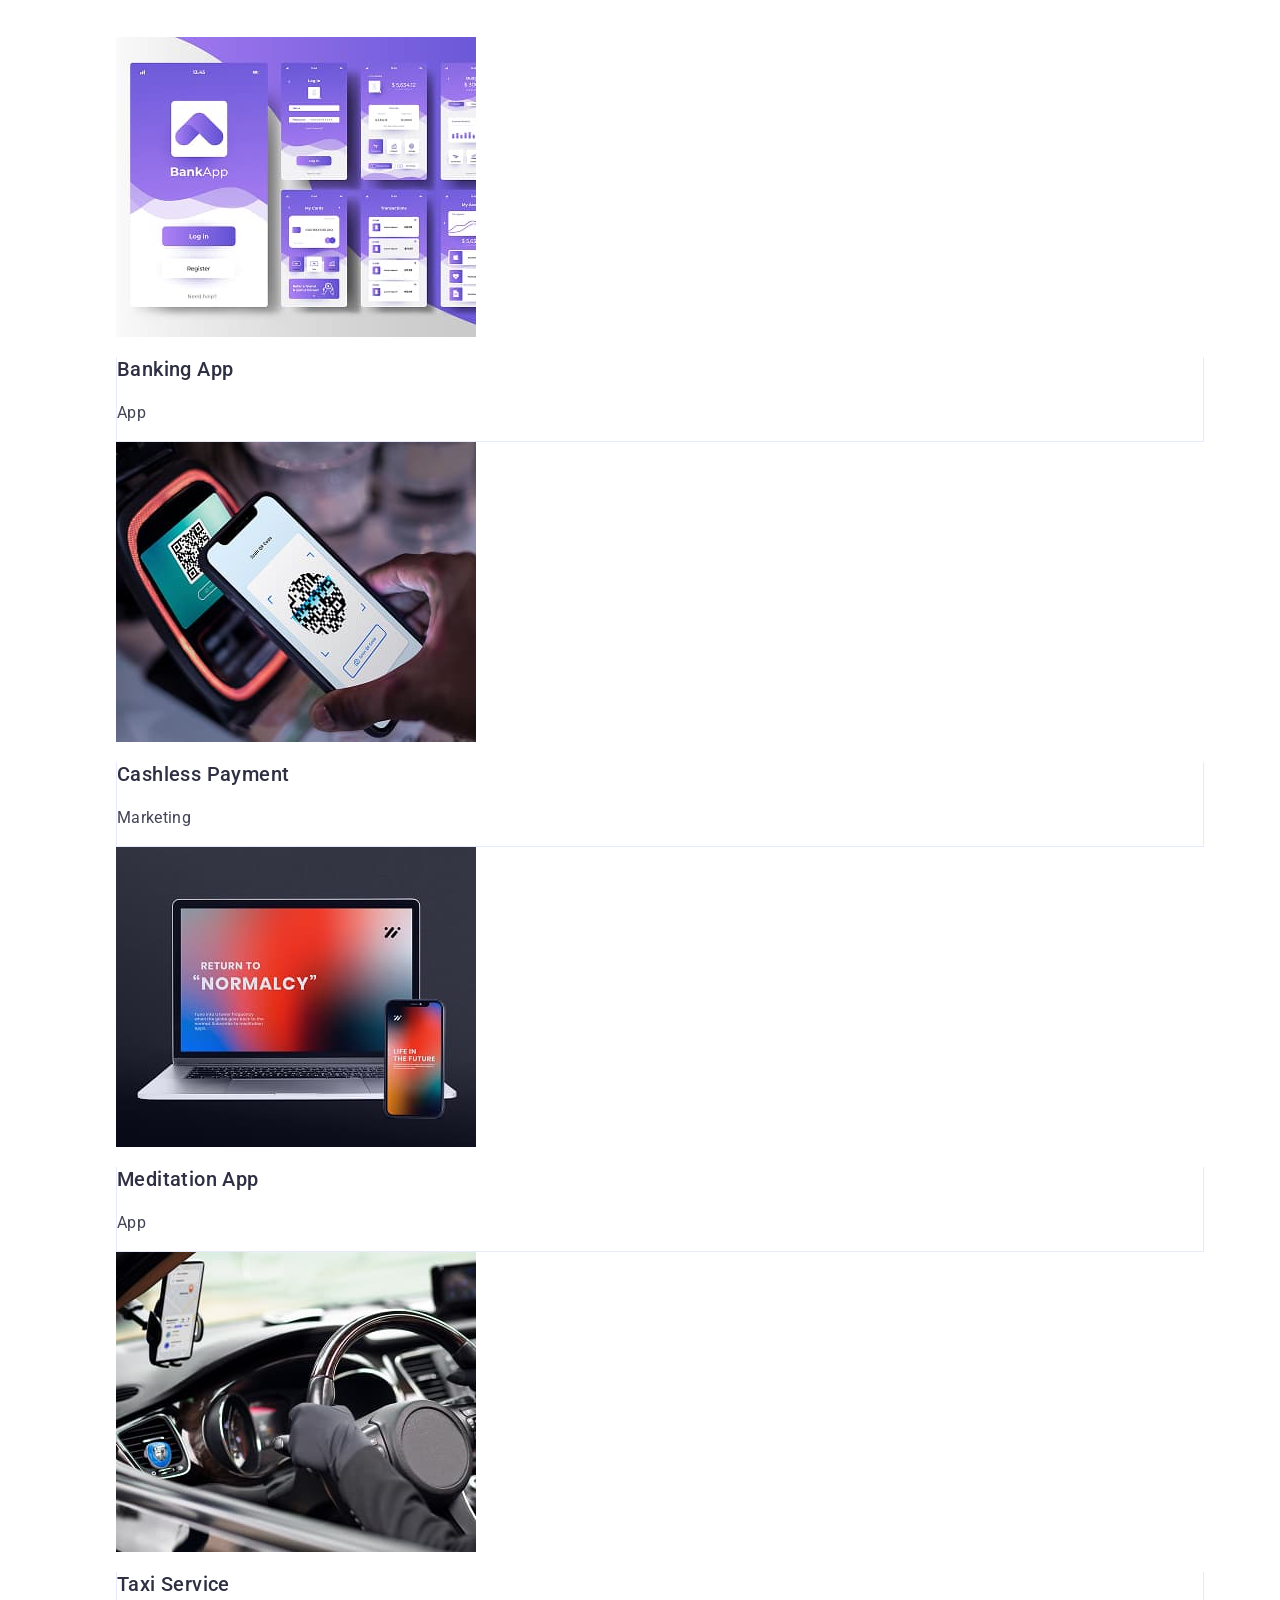
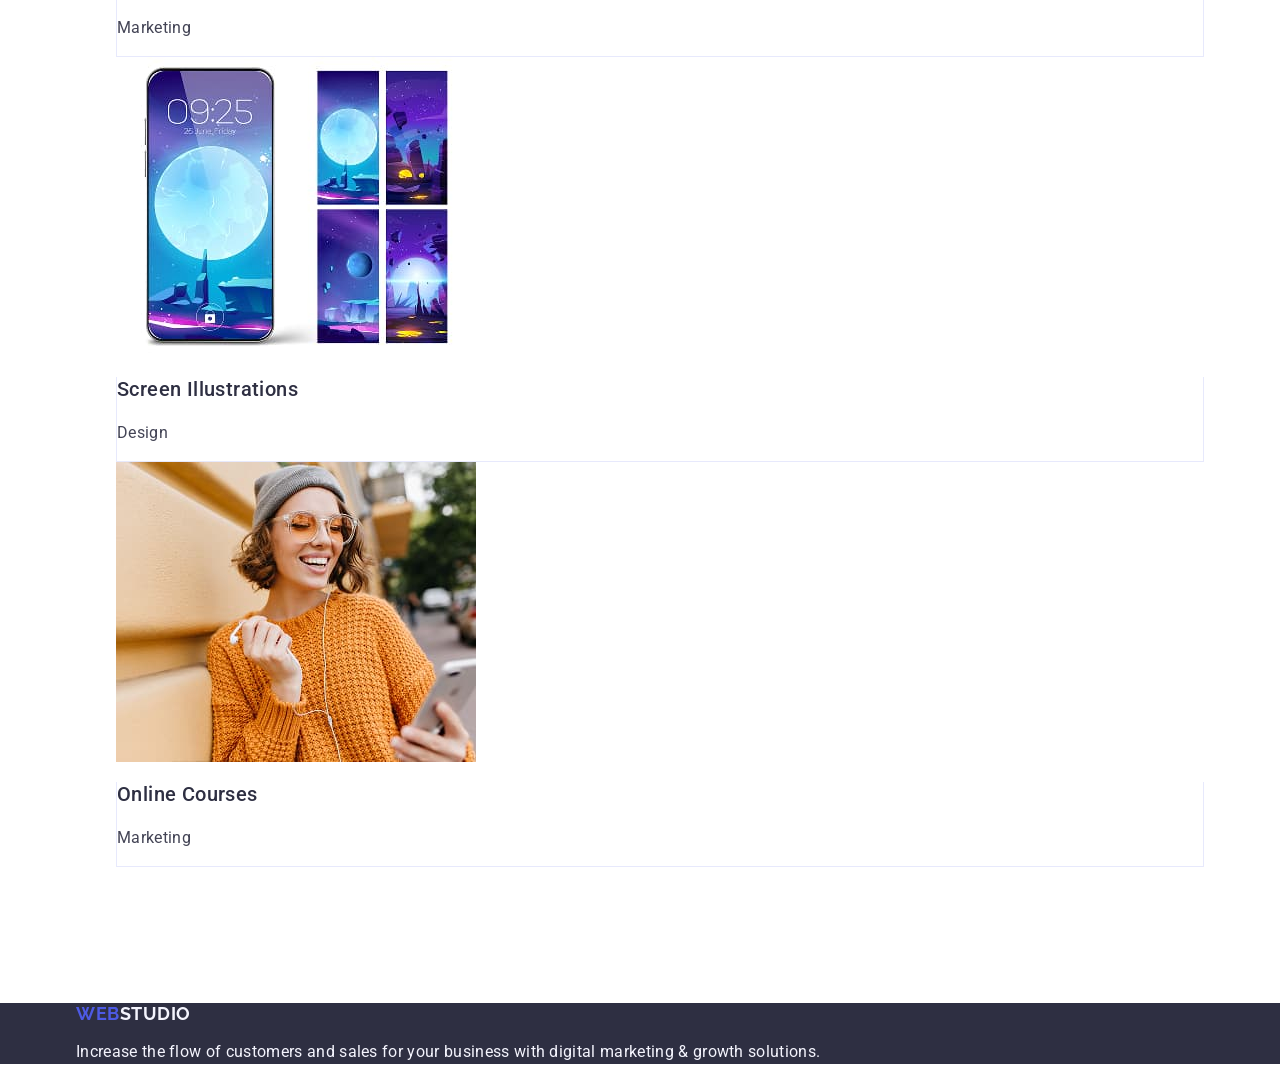
==== commit a37b8510: "Add frames for some elements" ====
--- a/index.html
+++ b/index.html
@@ -141,8 +141,10 @@
                 alt="Presentation of Banking App layouts"
                 width="360"
               />
-              <h3 class="portfolio-item-title">Banking App</h3>
-              <p class="portfolio-item-text">App</p>
+              <div class="portfolio-item-text-content">
+                <h3 class="portfolio-item-title">Banking App</h3>
+                <p class="portfolio-item-text">App</p>
+              </div>
             </li>
             <li class="portfolio-item">
               <img
@@ -150,8 +152,10 @@
                 alt="Scanning QR code for Cashless Payment"
                 width="360"
               />
-              <h3 class="portfolio-item-title">Cashless Payment</h3>
-              <p class="portfolio-item-text">Marketing</p>
+              <div class="portfolio-item-text-content">
+                <h3 class="portfolio-item-title">Cashless Payment</h3>
+                <p class="portfolio-item-text">Marketing</p>
+              </div>
             </li>
             <li class="portfolio-item">
               <img
@@ -159,8 +163,10 @@
                 alt="Using gadgets for Meditation App"
                 width="360"
               />
-              <h3 class="portfolio-item-title">Meditation App</h3>
-              <p class="portfolio-item-text">App</p>
+              <div class="portfolio-item-text-content">
+                <h3 class="portfolio-item-title">Meditation App</h3>
+                <p class="portfolio-item-text">App</p>
+              </div>
             </li>
             <li>
               <img
@@ -168,8 +174,10 @@
                 alt="A nice car with a driver that using a smartphone app"
                 width="360"
               />
-              <h3 class="portfolio-item-title">Taxi Service</h3>
-              <p class="portfolio-item-text">Marketing</p>
+              <div class="portfolio-item-text-content">
+                <h3 class="portfolio-item-title">Taxi Service</h3>
+                <p class="portfolio-item-text">Marketing</p>
+              </div>
             </li>
             <li class="portfolio-item">
               <img
@@ -177,8 +185,10 @@
                 alt="A phone with a variety of beautiful screens"
                 width="360"
               />
-              <h3 class="portfolio-item-title">Screen Illustrations</h3>
-              <p class="portfolio-item-text">Design</p>
+              <div class="portfolio-item-text-content">
+                <h3 class="portfolio-item-title">Screen Illustrations</h3>
+                <p class="portfolio-item-text">Design</p>
+              </div>
             </li>
             <li class="portfolio-item">
               <img
@@ -186,8 +196,10 @@
                 alt="A woman that looks at a smartphone"
                 width="360"
               />
-              <h3 class="portfolio-item-title">Online Courses</h3>
-              <p class="portfolio-item-text">Marketing</p>
+              <div class="portfolio-item-text-content">
+                <h3 class="portfolio-item-title">Online Courses</h3>
+                <p class="portfolio-item-text">Marketing</p>
+              </div>
             </li>
           </ul>
         </div>
--- a/css/styles.css
+++ b/css/styles.css
@@ -55,21 +55,6 @@
   padding-right: 15px;
 }
 
-.hero-button {
-  font-weight: 500;
-  font-size: 16px;
-  line-height: 1.5;
-  letter-spacing: 0.04em;
-  background-color: #4d5ae5;
-  color: #fff;
-  cursor: pointer;
-}
-
-.hero-button:hover,
-.hero-button:focus {
-  background-color: #404bbf;
-}
-
 .logo {
   font-family: "Raleway", sans-serif;
   font-weight: 700;
@@ -78,6 +63,10 @@
   letter-spacing: 0.03em;
   color: #4d5ae5;
   text-transform: uppercase;
+}
+
+.header {
+  border-bottom: 1px solid #e7e9fc;
 }
 
 .header .logo-accent {
@@ -129,6 +118,21 @@
   text-align: center;
 }
 
+.hero-button {
+  font-weight: 500;
+  font-size: 16px;
+  line-height: 1.5;
+  letter-spacing: 0.04em;
+  background-color: #4d5ae5;
+  color: #fff;
+  cursor: pointer;
+}
+
+.hero-button:hover,
+.hero-button:focus {
+  background-color: #404bbf;
+}
+
 .visually-hidden {
   position: absolute;
   width: 1px;
@@ -150,6 +154,12 @@
   background-color: #fff;
 }
 
+.portfolio-item-text-content {
+  border-left: 1px solid #e7e9fc;
+  border-right: 1px solid #e7e9fc;
+  border-bottom: 1px solid #e7e9fc;
+}
+
 .footer .logo-accent {
   color: #f4f4fd;
 }
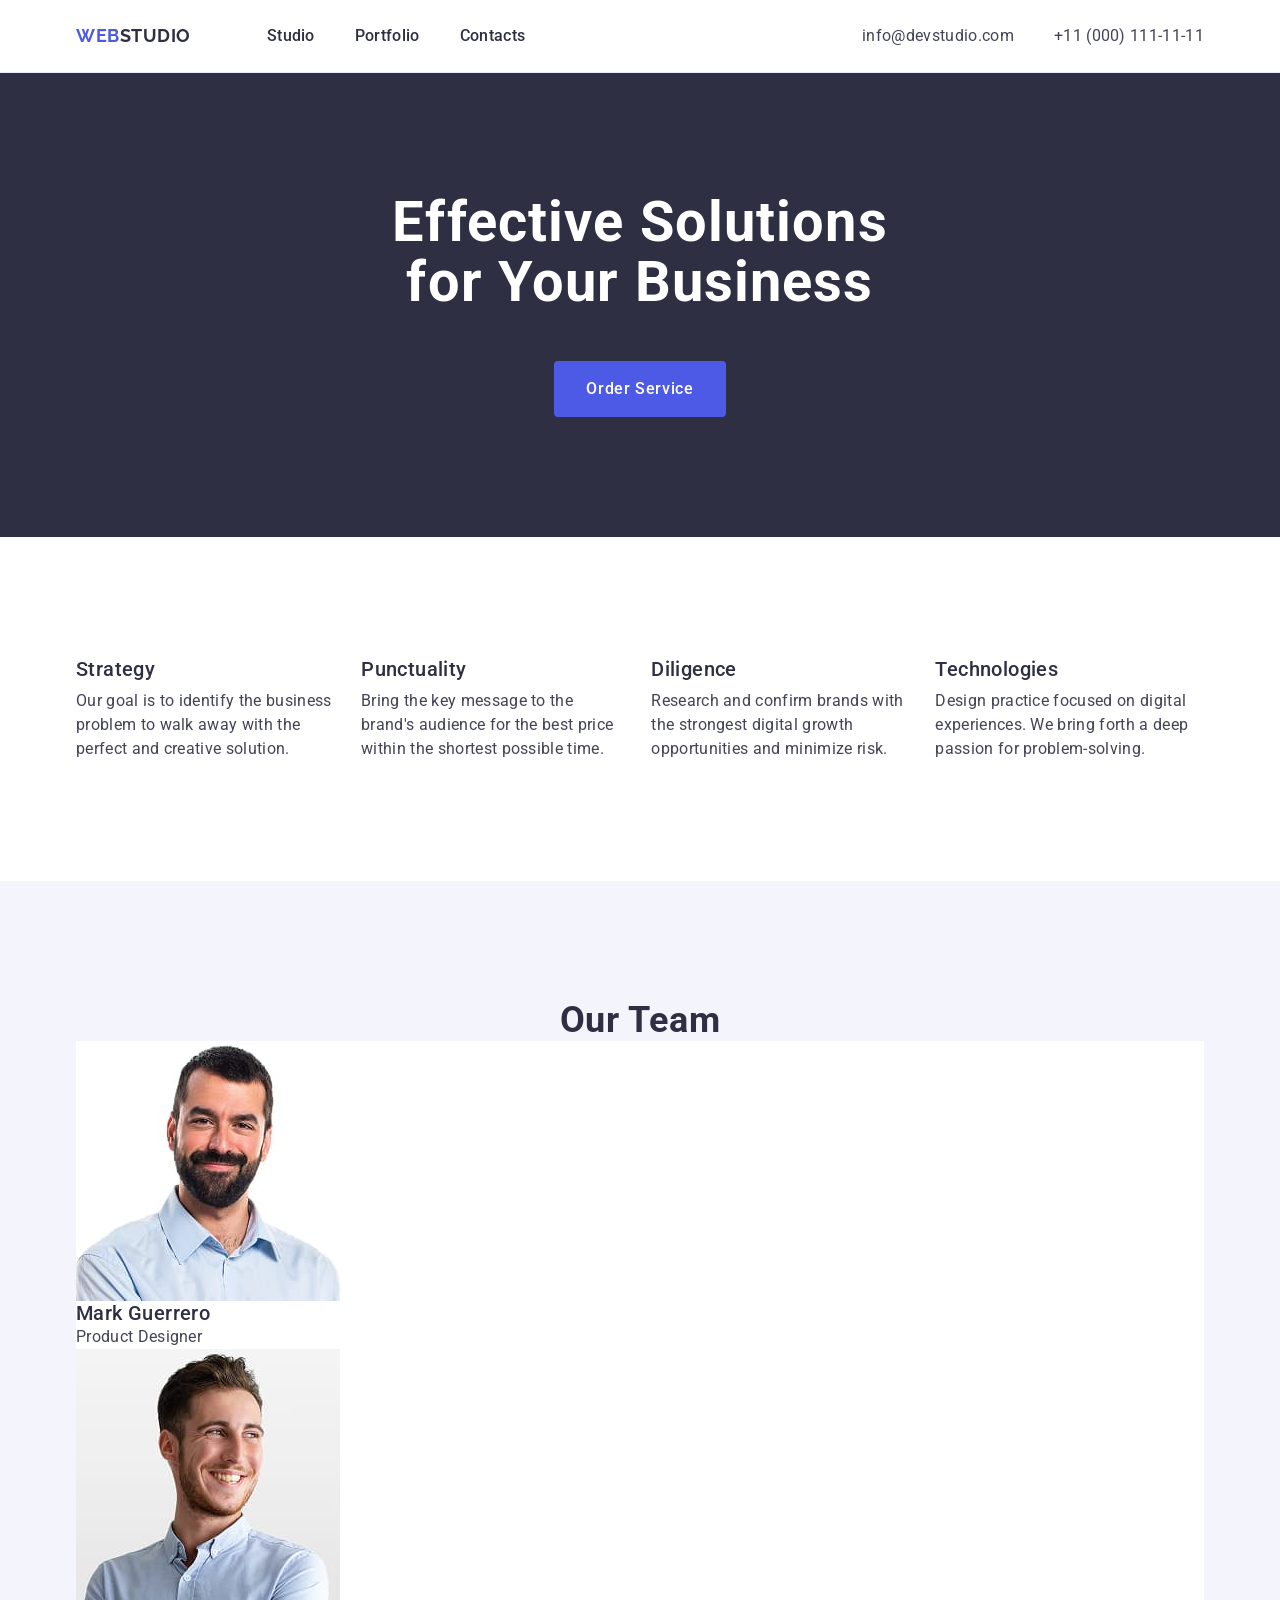
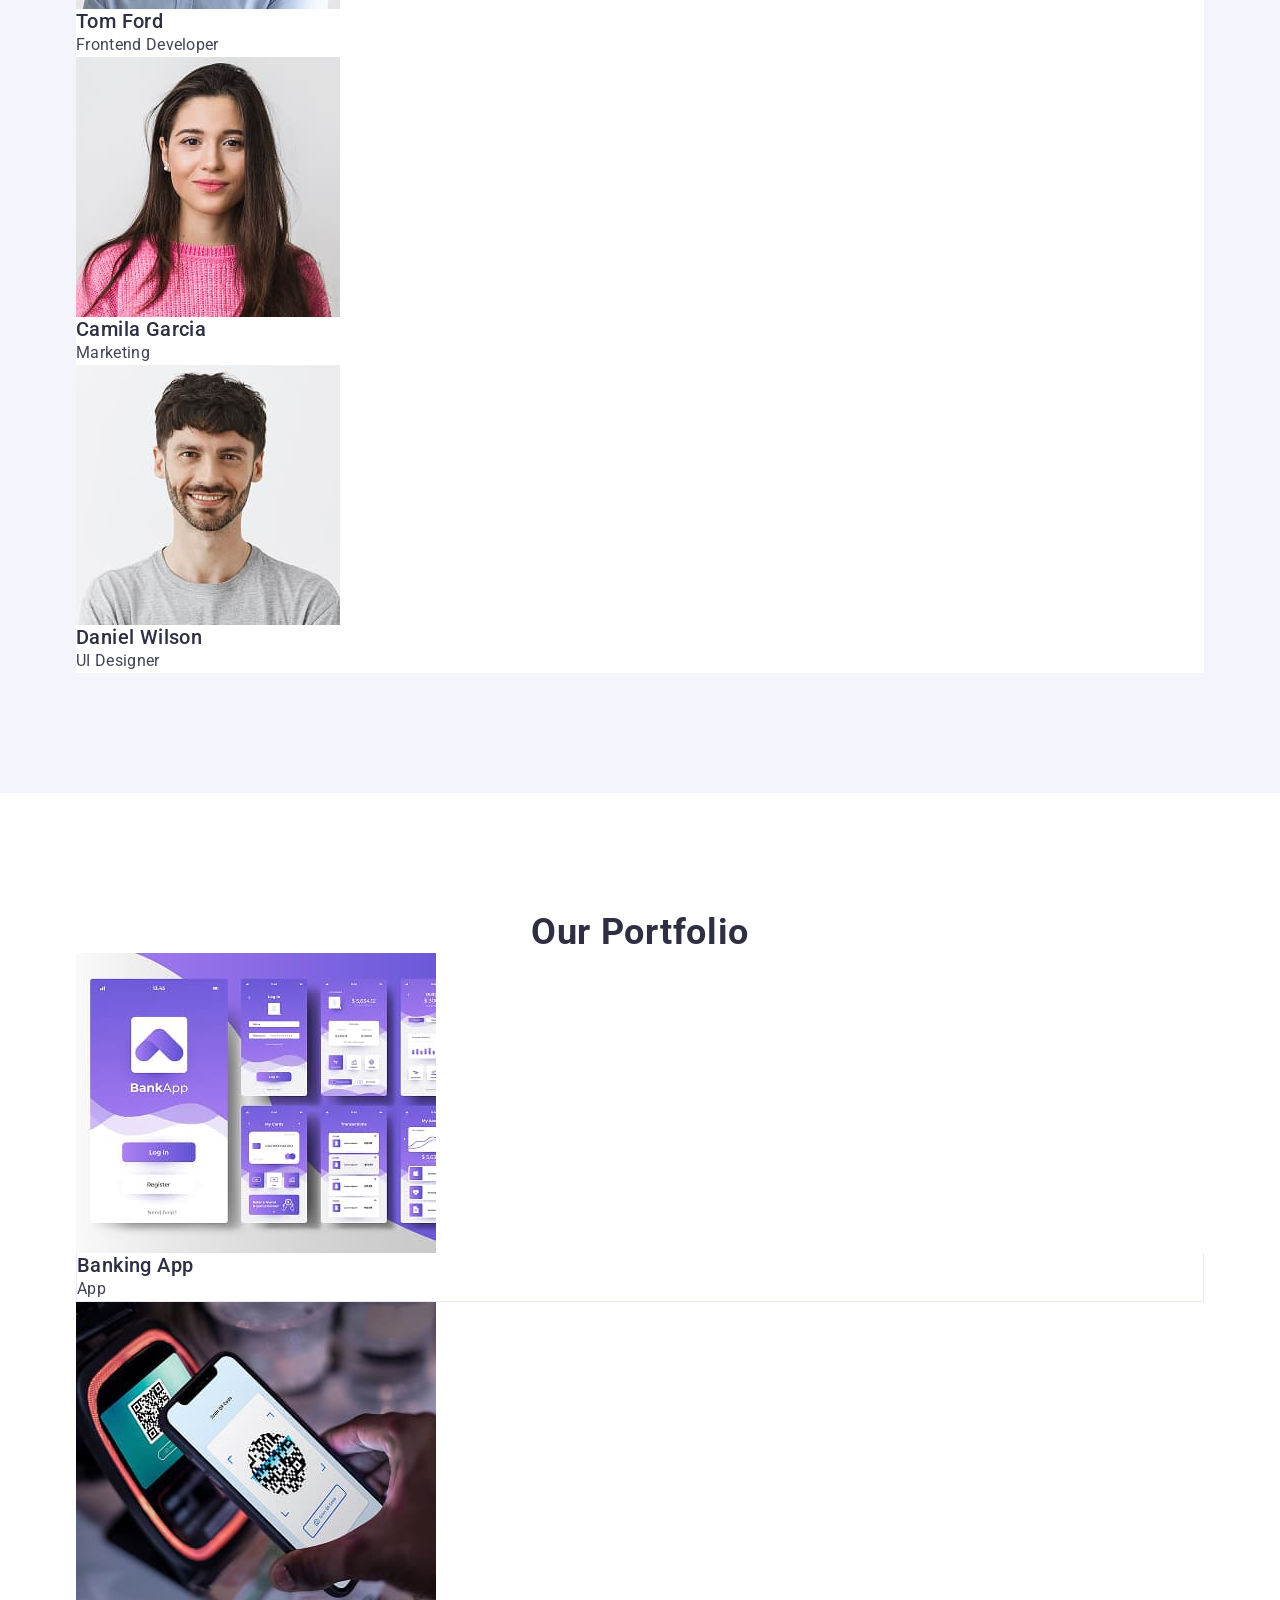
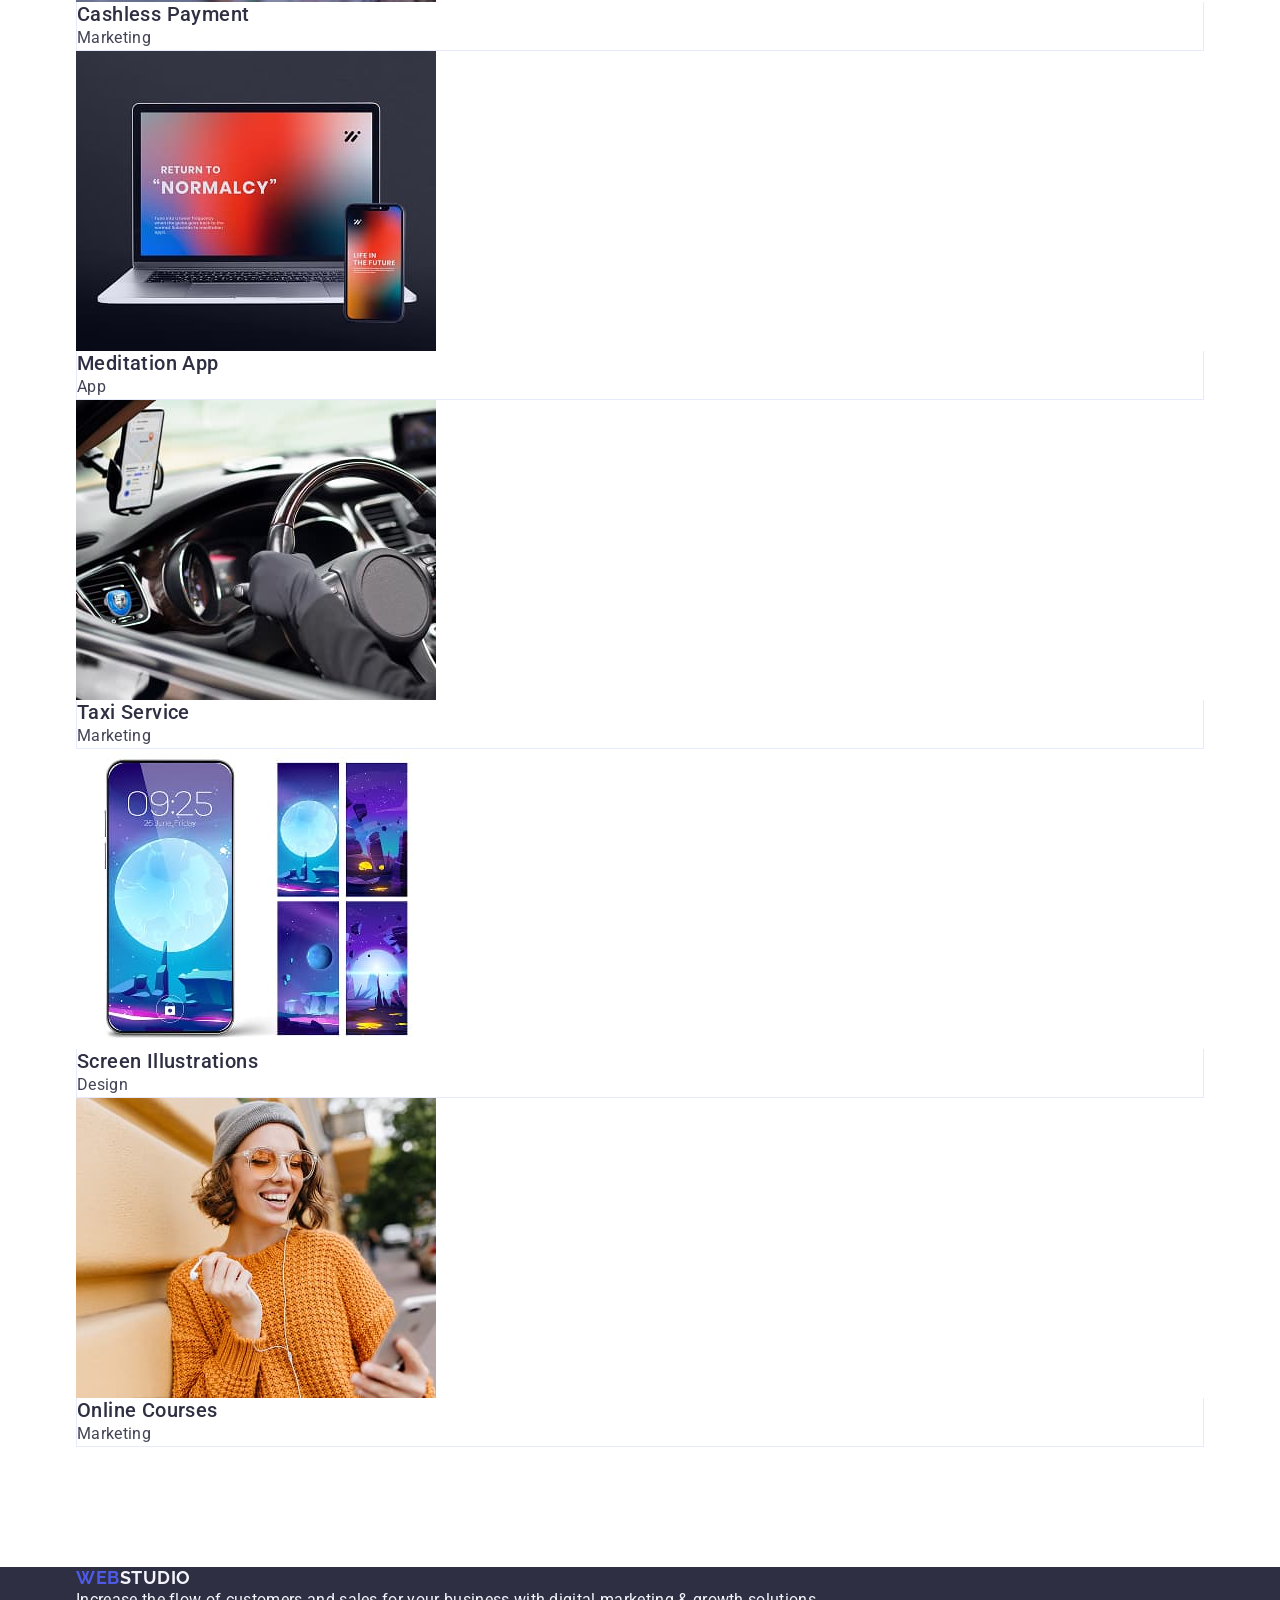
==== commit f154fa92: "Add some extra div for text content of list items and for footer content" ====
--- a/index.html
+++ b/index.html
@@ -53,8 +53,10 @@
     <main>
       <section class="section hero-section">
         <div class="container hero-container">
-          <h1 class="hero-title">Effective Solutions for Your Business</h1>
-          <button class="hero-button" type="button">Order Service</button>
+          <div class="hero-content">
+            <h1 class="hero-title">Effective Solutions for Your Business</h1>
+            <button class="hero-button" type="button">Order Service</button>
+          </div>
         </div>
       </section>
       <section class="section features-section">
@@ -102,13 +104,17 @@
                 alt="Mark Guerrero"
                 width="264"
               />
-              <h3 class="team-item-title">Mark Guerrero</h3>
-              <p class="team-item-text">Product Designer</p>
+              <div class="team-item-text-content">
+                <h3 class="team-item-title">Mark Guerrero</h3>
+                <p class="team-item-text">Product Designer</p>
+              </div>
             </li>
             <li class="team-item">
               <img src="./images/member-2.jpg" alt="Tom Ford" width="264" />
-              <h3 class="team-item-title">Tom Ford</h3>
-              <p class="team-item-text">Frontend Developer</p>
+              <div class="team-item-text-content">
+                <h3 class="team-item-title">Tom Ford</h3>
+                <p class="team-item-text">Frontend Developer</p>
+              </div>
             </li>
             <li class="team-item">
               <img
@@ -116,8 +122,10 @@
                 alt="Camila Garcia"
                 width="264"
               />
-              <h3 class="team-item-title">Camila Garcia</h3>
-              <p class="team-item-text">Marketing</p>
+              <div class="team-item-text-content">
+                <h3 class="team-item-title">Camila Garcia</h3>
+                <p class="team-item-text">Marketing</p>
+              </div>
             </li>
             <li class="team-item">
               <img
@@ -125,8 +133,10 @@
                 alt="Daniel Wilson"
                 width="264"
               />
-              <h3 class="team-item-title">Daniel Wilson</h3>
-              <p class="team-item-text">UI Designer</p>
+              <div class="team-item-text-content">
+                <h3 class="team-item-title">Daniel Wilson</h3>
+                <p class="team-item-text">UI Designer</p>
+              </div>
             </li>
           </ul>
         </div>
@@ -207,13 +217,15 @@
     </main>
     <footer class="footer">
       <div class="container footer-container">
-        <a class="logo" href="./index.html"
-          >Web<span class="logo-accent">Studio</span></a
-        >
-        <p class="footer-text">
-          Increase the flow of customers and sales for your business with
-          digital marketing & growth solutions.
-        </p>
+        <div class="footer-content">
+          <a class="logo" href="./index.html"
+            >Web<span class="logo-accent">Studio</span></a
+          >
+          <p class="footer-text">
+            Increase the flow of customers and sales for your business with
+            digital marketing & growth solutions.
+          </p>
+        </div>
       </div>
     </footer>
   </body>
--- a/css/styles.css
+++ b/css/styles.css
@@ -4,6 +4,17 @@
   background-color: #fff;
 }
 
+h1,
+h2,
+h3,
+h4,
+h5,
+h6,
+p {
+  margin: 0;
+  padding: 0;
+}
+
 h2,
 h3 {
   color: #2e2f42;
@@ -35,6 +46,8 @@
 }
 
 ul {
+  margin: 0;
+  padding-left: 0;
   list-style: none;
 }
 
@@ -69,16 +82,36 @@
   border-bottom: 1px solid #e7e9fc;
 }
 
+.header-container {
+  display: flex;
+  justify-content: space-between;
+  align-items: center;
+}
+
 .header .logo-accent {
   color: #2e2f42;
 }
 
+.nav {
+  display: flex;
+  gap: 76px;
+  align-items: center;
+}
+
+.nav-list {
+  display: flex;
+  gap: 40px;
+}
+
 .nav-link {
+  display: inline-block;
   font-weight: 500;
   font-size: 16px;
   line-height: 1.5;
   letter-spacing: 0.02em;
   color: #2e2f42;
+  padding-top: 24px;
+  padding-bottom: 24px;
 }
 
 .nav-link:hover,
@@ -94,6 +127,11 @@
   font-style: normal;
 }
 
+.address-list {
+  display: flex;
+  gap: 40px;
+}
+
 .address-link {
   font-size: 16px;
   line-height: 1.5;
@@ -110,7 +148,14 @@
   background-color: #2e2f42;
 }
 
+.hero-content {
+  max-width: 496px;
+  margin-right: auto;
+  margin-left: auto;
+}
+
 .hero-title {
+  margin-bottom: 48px;
   font-size: 56px;
   line-height: 1.07;
   letter-spacing: 0.02em;
@@ -119,12 +164,18 @@
 }
 
 .hero-button {
+  display: block;
   font-weight: 500;
   font-size: 16px;
   line-height: 1.5;
   letter-spacing: 0.04em;
   background-color: #4d5ae5;
   color: #fff;
+  border: transparent;
+  padding: 16px 32px;
+  margin-right: auto;
+  margin-left: auto;
+  border-radius: 4px;
   cursor: pointer;
 }
 
@@ -146,6 +197,15 @@
   overflow: hidden;
 }
 
+.features-list {
+  display: flex;
+  gap: 24px;
+}
+
+.features-item-title {
+  margin-bottom: 8px;
+}
+
 .team-section {
   background-color: #f4f4fd;
 }
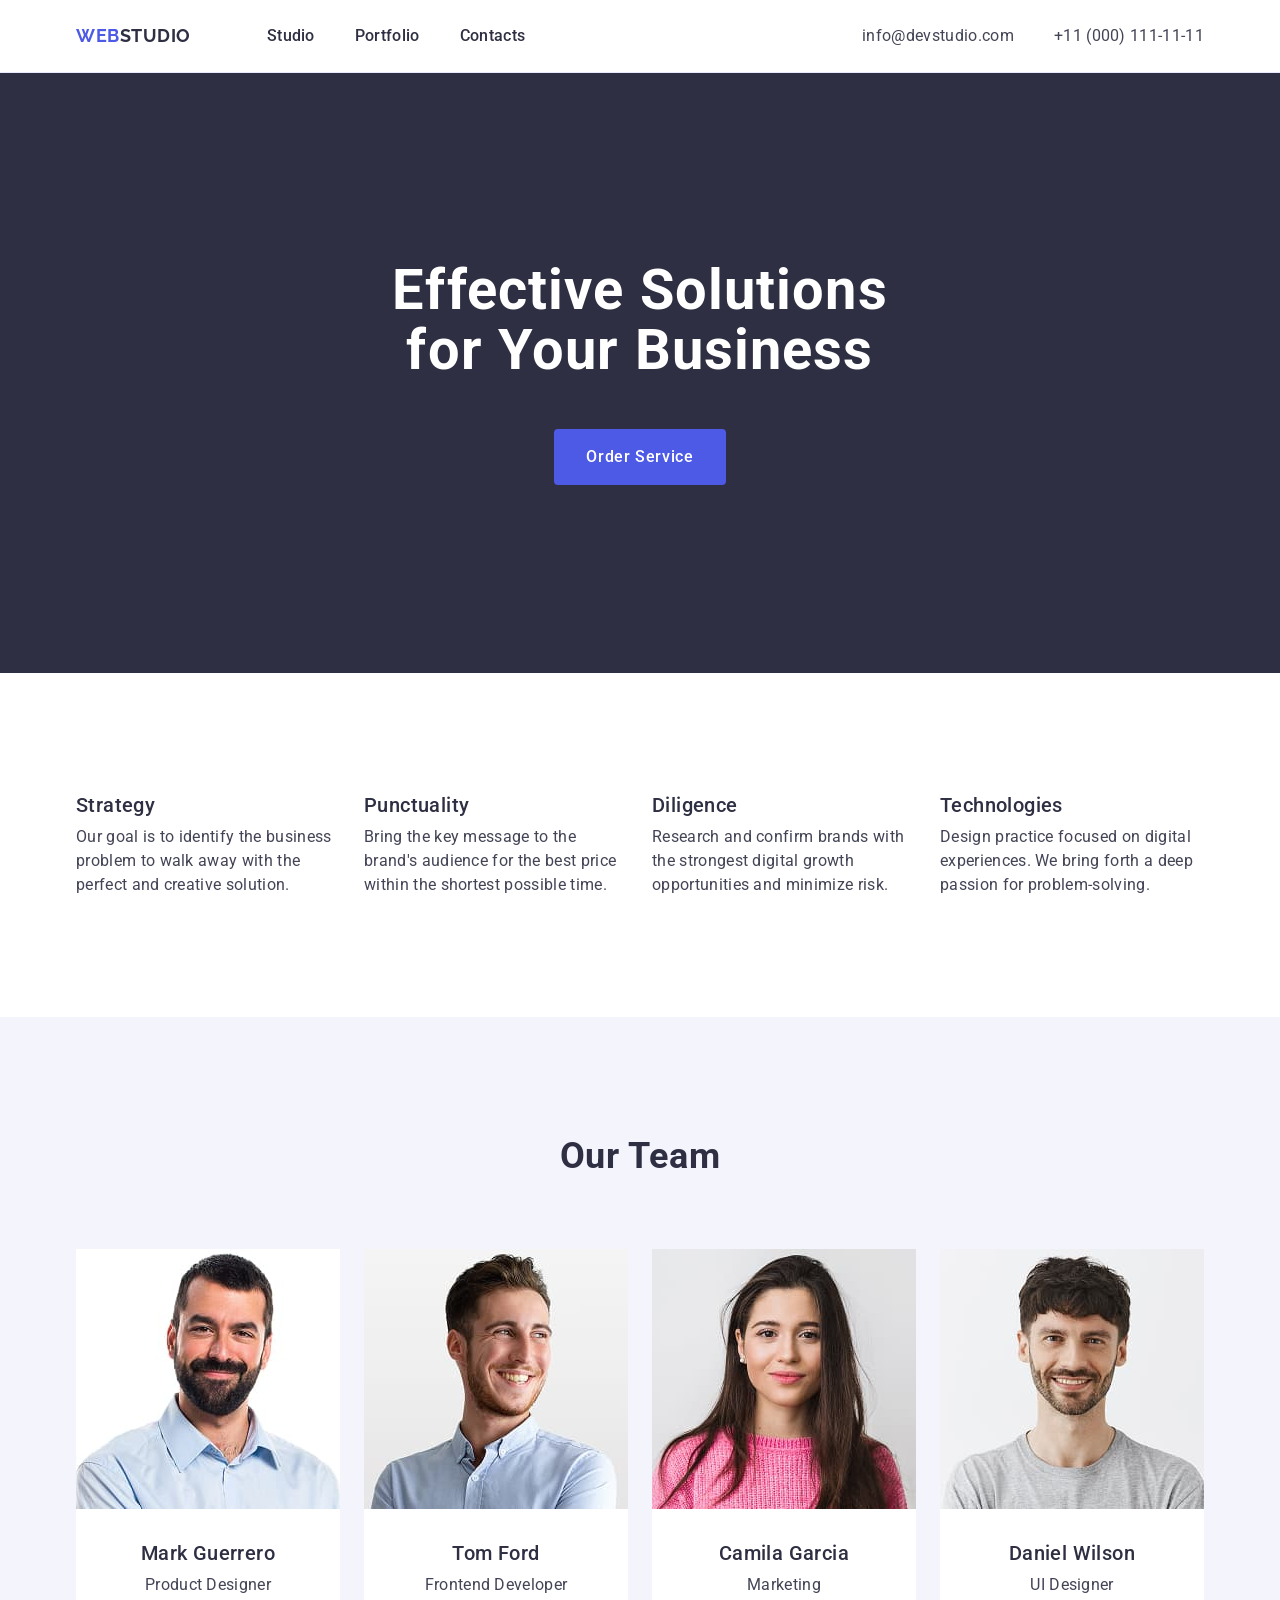
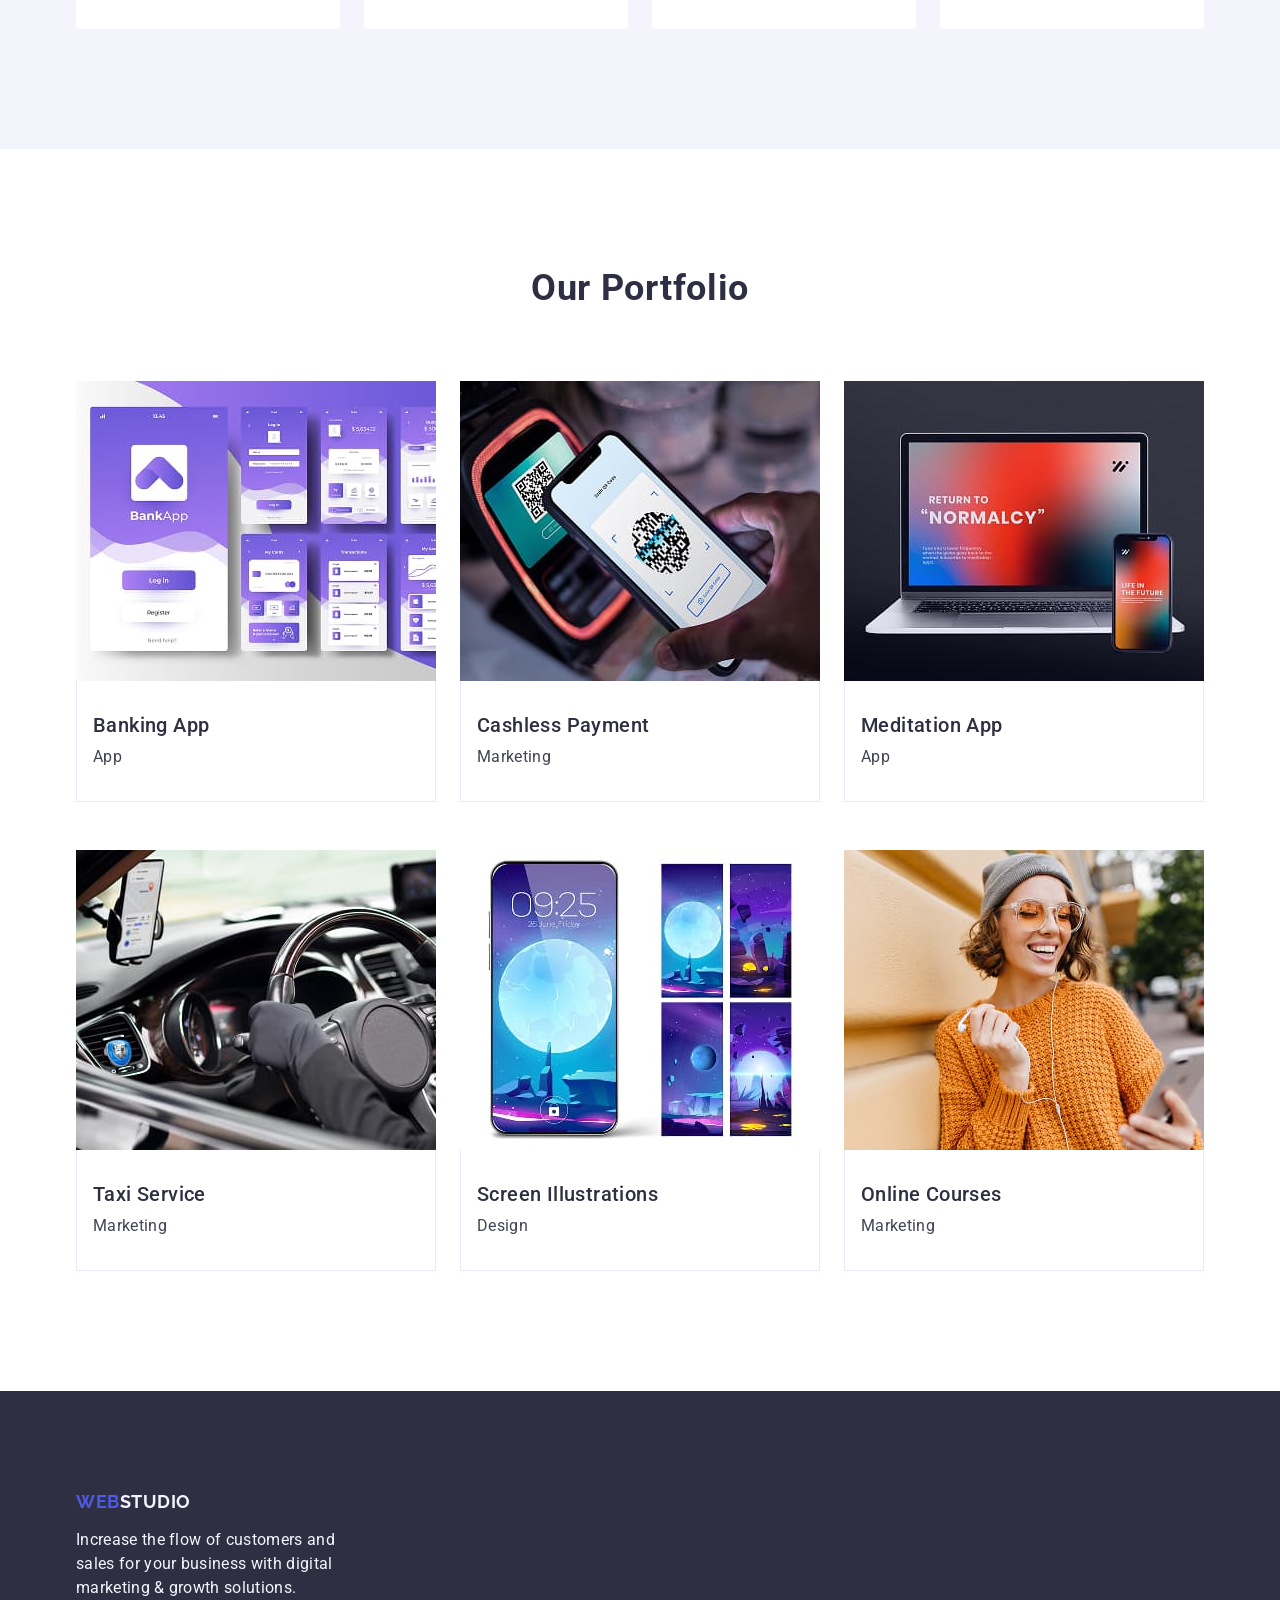
==== commit a9c541e6: "Fix bugs" ====
--- a/index.html
+++ b/index.html
@@ -53,10 +53,8 @@
     <main>
       <section class="section hero-section">
         <div class="container hero-container">
-          <div class="hero-content">
-            <h1 class="hero-title">Effective Solutions for Your Business</h1>
-            <button class="hero-button" type="button">Order Service</button>
-          </div>
+          <h1 class="hero-title">Effective Solutions for Your Business</h1>
+          <button class="hero-button" type="button">Order Service</button>
         </div>
       </section>
       <section class="section features-section">
@@ -178,7 +176,7 @@
                 <p class="portfolio-item-text">App</p>
               </div>
             </li>
-            <li>
+            <li class="portfolio-item">
               <img
                 src="./images/portfolio-4.jpg"
                 alt="A nice car with a driver that using a smartphone app"
@@ -217,15 +215,13 @@
     </main>
     <footer class="footer">
       <div class="container footer-container">
-        <div class="footer-content">
-          <a class="logo" href="./index.html"
-            >Web<span class="logo-accent">Studio</span></a
-          >
-          <p class="footer-text">
-            Increase the flow of customers and sales for your business with
-            digital marketing & growth solutions.
-          </p>
-        </div>
+        <a class="logo" href="./index.html"
+          >Web<span class="logo-accent">Studio</span></a
+        >
+        <p class="footer-text">
+          Increase the flow of customers and sales for your business with
+          digital marketing & growth solutions.
+        </p>
       </div>
     </footer>
   </body>
--- a/css/styles.css
+++ b/css/styles.css
@@ -54,6 +54,7 @@
 img {
   display: block;
   max-width: 100%;
+  height: auto;
 }
 
 .section {
@@ -92,9 +93,12 @@
   color: #2e2f42;
 }
 
+.header .logo {
+  margin-right: 76px;
+}
+
 .nav {
   display: flex;
-  gap: 76px;
   align-items: center;
 }
 
@@ -146,16 +150,15 @@
 
 .hero-section {
   background-color: #2e2f42;
-}
-
-.hero-content {
+  padding-top: 188px;
+  padding-bottom: 188px;
+}
+
+.hero-title {
   max-width: 496px;
+  margin-bottom: 48px;
+  margin-left: auto;
   margin-right: auto;
-  margin-left: auto;
-}
-
-.hero-title {
-  margin-bottom: 48px;
   font-size: 56px;
   line-height: 1.07;
   letter-spacing: 0.02em;
@@ -165,16 +168,17 @@
 
 .hero-button {
   display: block;
+  min-width: 169px;
+  height: 56px;
   font-weight: 500;
   font-size: 16px;
   line-height: 1.5;
   letter-spacing: 0.04em;
   background-color: #4d5ae5;
   color: #fff;
-  border: transparent;
+  border: none;
   padding: 16px 32px;
-  margin-right: auto;
-  margin-left: auto;
+  margin: 0 auto;
   border-radius: 4px;
   cursor: pointer;
 }
@@ -202,6 +206,11 @@
   gap: 24px;
 }
 
+.features-item {
+  width: calc((100% - 72px) / 4);
+  /* width: calc((100% - 3 * 24px) / 4); */
+}
+
 .features-item-title {
   margin-bottom: 8px;
 }
@@ -210,25 +219,73 @@
   background-color: #f4f4fd;
 }
 
+.team-title {
+  margin-bottom: 72px;
+}
+
+.team-list {
+  display: flex;
+  gap: 24px;
+}
+
 .team-item {
+  width: calc((100% - 72px) / 4);
   background-color: #fff;
+  border-radius: 0px 0px 4px 4px;
+}
+
+.team-item-text-content {
+  padding: 32px 0;
+  text-align: center;
+}
+
+.team-item-title {
+  margin-bottom: 8px;
+}
+
+.portfolio-title {
+  margin-bottom: 72px;
+}
+
+.portfolio-list {
+  display: flex;
+  row-gap: 48px;
+  column-gap: 24px;
+  flex-wrap: wrap;
+}
+
+.portfolio-item {
+  width: calc((100% - 48px) / 3);
 }
 
 .portfolio-item-text-content {
+  padding: 32px 16px;
   border-left: 1px solid #e7e9fc;
   border-right: 1px solid #e7e9fc;
   border-bottom: 1px solid #e7e9fc;
 }
 
+.portfolio-item-title {
+  margin-bottom: 8px;
+}
+
+.footer {
+  padding-top: 100px;
+  padding-bottom: 100px;
+  background-color: #2e2f42;
+}
+
 .footer .logo-accent {
   color: #f4f4fd;
 }
 
-.footer {
-  background-color: #2e2f42;
+.footer .logo {
+  display: inline-block;
+  margin-bottom: 16px;
 }
 
 .footer-text {
+  max-width: 264px;
   font-size: 16px;
   line-height: 1.5;
   color: #f4f4fd;
